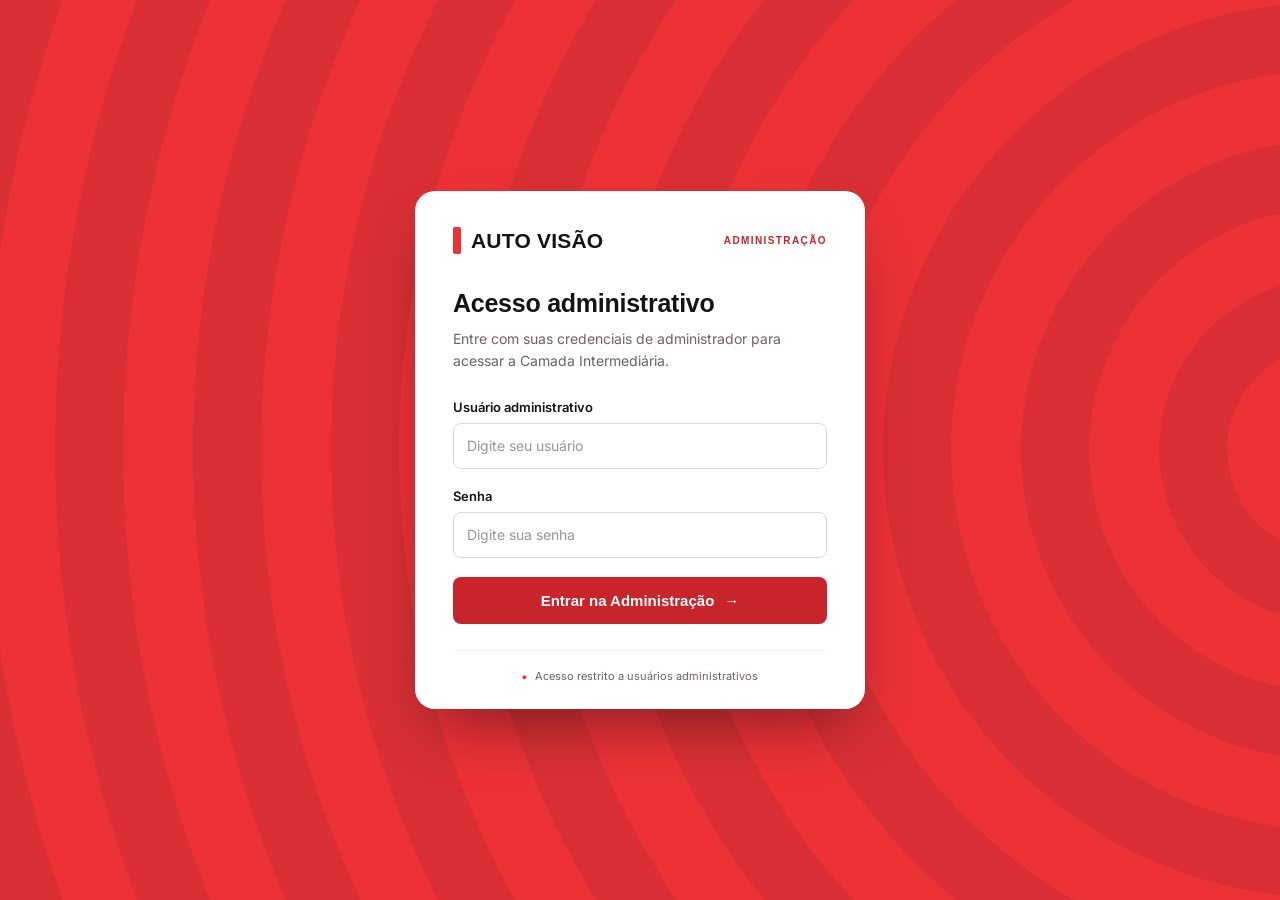
==== Camada_Intermediaria_v9346_Precos_ERP.html @ c5fff4ee "Aplica o Design System Auto Visão às telas Paleta do guia de Direção Visual v1.0 (vermelho #ED3237, " ====
<!doctype html><html lang="pt-BR"><head><meta charset="utf-8"><meta name="viewport" content="width=device-width,initial-scale=1"><title>Auto Visão — Administração</title><style>
*{box-sizing:border-box}body{margin:0;background:#F6F4F5;color:#1A1A1A;font-family:Segoe UI,Arial,sans-serif}.layout{display:flex;min-height:100vh}aside{width:245px;background:#151415;color:#F6F4F5;padding:25px 14px;flex-shrink:0}.brand{color:white;font-size:21px;font-weight:800;padding:0 12px 22px}.brand small{display:block;color:#F4B5B7;font-size:10px;letter-spacing:2px;margin-top:5px}.group{color:#DED8DC;font-size:10px;letter-spacing:1.4px;margin:20px 12px 8px}.nav{display:block;width:100%;border:0;background:transparent;color:inherit;text-align:left;padding:12px;border-radius:8px;cursor:pointer}.nav:hover,.nav.active{background:#C9232C;color:white}.right{flex:1;min-width:0}header{height:70px;background:white;border-bottom:1px solid #DED8DC;display:flex;align-items:center;justify-content:space-between;padding:0 30px}header small{color:#696267}main{padding:30px;max-width:1400px}.page{display:none}.page.active{display:block}h1{margin:0 0 10px;font-size:26px}p{color:#696267;line-height:1.5}article{background:white;border:1px solid #DED8DC;border-radius:12px;padding:22px;margin:16px 0}.stats{display:grid;grid-template-columns:repeat(4,1fr);gap:14px}.stats article{margin:5px 0}.stats small{color:#696267}.blocks{display:grid;grid-template-columns:repeat(2,minmax(0,1fr));gap:16px}.blocks article{margin:0}.field{display:flex;justify-content:space-between;gap:15px;align-items:center;padding:13px 0;border-bottom:1px solid #F6F4F5;font-size:13px}.field:last-child{border:0}.field small{display:block;color:#696267;margin-top:4px}.field input[type=number],select{padding:8px;width:135px;max-width:50%;border:1px solid #CFCBCD;border-radius:7px;background:white}.field input[type=checkbox]{width:19px;height:19px;accent-color:#C9232C}.btn{background:#FDEEEE;border:0;border-radius:7px;color:#A81D25;padding:9px 12px;cursor:pointer}input:not([type]){padding:10px;border:1px solid #CFCBCD;border-radius:8px}.notice{font-size:12px;color:#A81D25;background:#FDEEEE;padding:12px;border-radius:8px;margin:15px 0}@media(max-width:1050px){.stats,.blocks{grid-template-columns:repeat(2,1fr)}}@media(max-width:680px){.layout{display:block}aside{width:100%;padding:12px}.group{display:none}.nav{width:auto;display:inline-block;padding:9px}.brand{padding:5px}.stats,.blocks{grid-template-columns:1fr}main{padding:18px}header{padding:0 18px}}

/* Identidade visual Auto Visão: vermelho, branco e preto */
.brand{border-bottom:2px solid #C9232C;margin-bottom:10px}
.nav.active{box-shadow:inset 4px 0 0 #FFFFFF;font-weight:700}
.nav:hover{background:#A81D25}
h1,h3{color:#1A1A1A}
article{box-shadow:0 2px 9px rgba(0,0,0,.035)}
article h3{border-left:4px solid #C9232C;padding-left:10px}
header{border-top:4px solid #C9232C}
.field input:focus,.field select:focus{outline:2px solid #C9232C;outline-offset:1px}
.btn:hover{background:#C9232C;color:white}

/* Cadastro de usuários */
.user-grid{display:grid;grid-template-columns:1fr 1fr;gap:15px}.user-field{display:flex;flex-direction:column;gap:6px}.user-field label{font-weight:650;font-size:12px}.user-field input,.user-field select{width:100%;max-width:none;padding:11px;border:1px solid #CFCBCD;border-radius:8px;background:white;font:inherit}.user-field input:focus,.user-field select:focus{outline:2px solid #C9232C}.actions{display:flex;gap:10px;justify-content:flex-end;margin-top:20px;flex-wrap:wrap}.primary{background:#C9232C;color:white;border:0;padding:11px 16px;border-radius:8px;cursor:pointer;font-weight:700}.primary:hover{background:#A81D25}.secondary{background:white;border:1px solid #CFCBCD;color:#1A1A1A;padding:11px 16px;border-radius:8px;cursor:pointer}.tag{display:inline-block;background:#F6F4F5;border-radius:5px;padding:4px 8px;font-size:12px}.tag.on{background:#E7F4EC;color:#18743B}.tag.off{background:#FDEEEE;color:#A81D25}.user-table{width:100%;border-collapse:collapse;font-size:13px}.user-table th{text-align:left;background:#F6F4F5;padding:12px 10px}.user-table td{border-top:1px solid #F6F4F5;padding:12px 10px}.user-table button{border:0;background:#FDEEEE;color:#C9232C;padding:6px 10px;border-radius:6px;cursor:pointer}.hint{background:#FDEEEE;border-left:4px solid #C9232C;padding:12px 14px;font-size:13px;color:#3A3A3C;border-radius:6px}.feedback{font-size:13px;margin-top:12px;min-height:18px}.feedback.error{color:#A81D25}.feedback.ok{color:#18743B}.user-table-wrap{overflow-x:auto}@media(max-width:750px){.user-grid{grid-template-columns:1fr}}
.password-wrap{position:relative}.password-wrap input{padding-right:47px}.eye-button{position:absolute;right:5px;top:50%;transform:translateY(-50%);border:0;background:transparent;color:#696267;padding:8px;cursor:pointer;display:flex;align-items:center;justify-content:center;border-radius:6px}.eye-button:hover,.eye-button:focus-visible{background:#FDEEEE;color:#C9232C}.password-help{font-size:12px;color:#696267;grid-column:1/-1}
dialog#editDialog{border:0;border-radius:13px;padding:25px;width:min(740px,calc(100vw - 24px));max-height:90vh;overflow:auto;box-shadow:0 20px 65px #0004}dialog#editDialog::backdrop{background:#0009}.modal-head{display:flex;align-items:center;justify-content:space-between;gap:16px}.modal-head h2{margin:0}.modal-sub{color:#696267;font-size:13px}.password-preserved{background:#F6F4F5;border-radius:8px;padding:13px;margin:20px 0}.password-preserved p{font-size:13px;margin:8px 0 12px}.password-preserved label{display:flex;align-items:center;gap:8px;font-weight:650}.password-preserved input{width:auto}#editPasswordFields[hidden]{display:none}#editPasswordFields{margin-top:14px}
.rev-toolbar{display:flex;justify-content:space-between;gap:12px;align-items:center;flex-wrap:wrap}.rev-tabs{display:flex;flex-wrap:wrap;gap:5px;background:#F6F4F5;padding:5px;border-radius:9px}.rev-tabs button{border:0;background:transparent;padding:10px 13px;border-radius:7px;cursor:pointer;font-weight:650}.rev-tabs button.selected{background:#C9232C;color:white}.rev-search input{width:100%;max-width:520px;padding:11px;border:1px solid #CFCBCD;border-radius:8px;margin:15px 0}.rev-pending{background:#FFF6DE}.rev-badge{display:inline-block;padding:5px 9px;border-radius:7px;font-size:12px;font-weight:700}.rev-badge.pending{background:#FFF6DE;color:#151415}.rev-badge.approved{background:#E7F4EC;color:#18743B}.rev-badge.regular{background:#F6F4F5;color:#696267}.rev-detail-grid{display:grid;grid-template-columns:repeat(2,minmax(0,1fr));gap:12px}.rev-detail-grid>div{background:#F6F4F5;border-radius:8px;padding:12px;overflow-wrap:anywhere}.rev-detail-grid small{display:block;color:#696267;margin-bottom:5px}.rev-item{border-bottom:1px solid #DED8DC;padding:9px 0;overflow-wrap:anywhere}@media(max-width:680px){.rev-detail-grid{grid-template-columns:1fr}}
.v9317-review{margin-top:12px;border:1px solid #DED8DC;border-radius:10px;padding:16px;display:flex;flex-direction:column;gap:12px;background:#FFFFFF}
.v9317-review .rev-pay-grid{margin-top:2px}
.v9317-review-note{font-size:13px;color:#151415;font-weight:600;margin:0}
.v9319-finance{border:1px solid #DED8DC;border-radius:10px;padding:16px;margin:14px 0;background:#FFFFFF}
.v9319-finance h4{margin:0 0 12px;font-size:16px}
.v9319-finance-grid{display:grid;grid-template-columns:repeat(2,minmax(0,1fr));gap:10px;margin-bottom:12px}
.v9319-finance-grid>div{background:#F6F4F5;border-radius:8px;padding:12px}
.v9319-finance-grid small{display:block;color:#696267;margin-bottom:6px}
.v9319-finance-grid strong{font-size:18px}
.v9319-finance-alert{background:#FDEEEE;border-left:4px solid #A81D25;border-radius:6px;padding:12px;color:#A81D25;font-weight:600}
.v9319-finance-ok{background:#E7F4EC;border-left:4px solid #18743B;border-radius:6px;padding:12px;color:#18743B;font-weight:600}
.v9319-proof-ok{color:#18743B;font-weight:650;margin:0}
.v9319-proof-note{color:#151415;font-weight:600;margin:0}
@media(max-width:650px){.v9319-finance-grid{grid-template-columns:1fr}}
.v9327-history{white-space:normal!important;padding:16px!important;margin:12px 0!important}
.v9327-history-head{display:flex;justify-content:space-between;gap:12px;flex-wrap:wrap;margin-bottom:12px}
.v9327-history-head span{color:#696267}.v9327-history-table{width:100%;border-collapse:collapse}
.v9327-history-table th,.v9327-history-table td{padding:9px;text-align:left;border-bottom:1px solid #DED8DC;vertical-align:top;overflow-wrap:anywhere}
.v9327-history-table th:first-child{width:32%}.v9327-history-just{border-top:1px solid #DED8DC;margin-top:14px;padding-top:12px}
.v9327-history-just strong{font-size:12px;color:#696267}.v9327-history-just p{margin:7px 0}
.v9328-release{background:#9A9597!important;color:#FFFFFF!important;border:1px solid #9A9597!important;font-weight:700}
.rev-badge.v9328-purple{background:#F6F4F5;color:#9A9597;border-color:#F6F4F5}
.rev-badge.v9328-failure{background:#FDEEEE;color:#C9232C;border-color:#F4B5B7}
.rev-badge.v9328-synced{background:#F6F4F5;color:#9A9597;border-color:#F6F4F5}
.v9330-release-banner{display:flex;justify-content:flex-end;margin:0 0 12px}
.v9330-release-banner span{display:inline-flex;align-items:center;background:#9A9597;color:white;border-radius:8px;padding:10px 14px;font-weight:700}
.rev-alert.v9330-accepted{background:#F6F4F5;border-left-color:#9A9597;color:#3A3A3C}
.rev-reasons.v9330-accepted-reasons{background:#F6F4F5;color:#3A3A3C}
#revFeedback.v9330-success{color:#18743B;font-weight:600}
.rev-badge.v9331-ready{background:#F6F4F5;color:#3A3A3C;border:1px solid #9A9597}
.rev-badge.v9331-done{background:#E7F4EC;color:#18743B;border:1px solid #A9D3B8}
.rev-badge.v9331-wait{background:#FDEEEE;color:#C9232C;border:1px solid #F4B5B7}
.v9334-actions{display:flex;align-items:center;justify-content:flex-end;gap:5px;flex-wrap:nowrap;white-space:nowrap}
.v9334-actions .btn{white-space:nowrap;padding:6px 9px;font-size:12px}
.v9334-release{background:#9A9597!important;border:1px solid #9A9597!important;color:white!important;font-weight:700}
.v9334-release:disabled{opacity:.6;cursor:wait}
</style><style>
.rev-alert{background:#FFF6DE;border-left:4px solid #151415;border-radius:8px;padding:16px;margin:16px 0}.rev-alert ul{margin:8px 0 0;padding-left:20px}.rev-ok{background:#E7F4EC;border-left:4px solid #18743B;padding:16px;border-radius:8px;margin:16px 0}.rev-doc-grid{display:grid;grid-template-columns:repeat(auto-fit,minmax(210px,1fr));gap:12px}.rev-pay-card{border:1px solid #DED8DC;border-radius:10px;padding:16px;margin:12px 0;background:#FFFFFF;display:flex;flex-direction:column;gap:12px}.rev-pay-top{display:flex;align-items:center;justify-content:space-between;flex-wrap:wrap;gap:8px}.rev-pay-grid{display:grid;grid-template-columns:repeat(2,minmax(0,1fr));gap:10px}.rev-pay-grid>div{background:#F6F4F5;padding:12px;border-radius:8px;overflow-wrap:anywhere}.rev-pay-grid small{display:block;color:#696267;margin-bottom:5px}.rev-attachment{display:flex;flex-direction:column;align-items:flex-start;gap:9px}.rev-file{display:inline-block;background:#C9232C;color:white!important;padding:9px 13px;border-radius:7px;text-decoration:none;font-weight:700}.rev-proof{max-width:360px;max-height:280px;width:100%;object-fit:contain;border:1px solid #DED8DC;border-radius:8px}.rev-muted{color:#696267;font-size:13px}.rev-reasons{color:#151415;background:#FFF6DE;padding:12px 12px 12px 32px;border-radius:7px}@media(max-width:680px){.rev-pay-grid{grid-template-columns:1fr}}

.v92-edit{margin-top:18px;border:1px solid #DED8DC;padding:20px;border-radius:12px;background:#FFFFFF}.v92-edit h3{margin-top:20px}.v92-grid{display:grid;grid-template-columns:repeat(2,minmax(0,1fr));gap:12px}.v92-grid label{display:flex;flex-direction:column;gap:5px;font-size:13px;color:#3A3A3C}.v92-grid input,.v92-edit textarea,.v92-edit select,.v92-edit input{padding:9px;border:1px solid #CFCBCD;border-radius:7px;width:100%}.v92-line{display:grid;grid-template-columns:2fr 1fr auto;gap:8px;align-items:end;margin:8px 0}.v92-line button{padding:10px}.v92-actions{display:flex;gap:10px;margin-top:16px;flex-wrap:wrap}.v92-actions button{padding:11px 16px;cursor:pointer}.v92-summary{background:#FFF6DE;padding:12px;border-left:4px solid #151415;margin:12px 0}.v92-muted{color:#696267;font-size:12px}.v92-doc{border:1px solid #DED8DC;border-radius:8px;padding:10px;margin:6px 0}.v92-hist{white-space:pre-wrap;background:#F6F4F5;border-radius:8px;padding:10px;margin:8px 0}@media(max-width:700px){.v92-grid,.v92-line{grid-template-columns:1fr}}
</style><style>
/* v9.3.1 — Tela de acesso isolada das regras globais da Administração v8 */
.admin-login-gate{position:fixed;inset:0;z-index:9999;display:flex;align-items:center;justify-content:center;min-height:100vh;padding:24px;background:#F6F4F5;font-family:Segoe UI,Arial,sans-serif;overflow-y:auto}
.admin-login-card{display:block;width:100%;max-width:450px;background:#FFFFFF;border:1px solid #DED8DC;border-top:5px solid #C9232C;border-radius:14px;box-shadow:0 16px 48px rgba(0,0,0,.10);padding:36px 38px 26px;color:#1A1A1A}
.admin-login-brand{display:flex;align-items:center;gap:10px;font-weight:850;font-size:21px;letter-spacing:.2px;color:#151415;margin-bottom:34px}
.admin-login-brand-mark{display:inline-block;width:8px;height:27px;background:#C9232C;border-radius:2px}
.admin-login-brand small{font-size:10px;letter-spacing:1.6px;font-weight:750;color:#A81D25;margin-left:auto}
.admin-login-card h1{font-size:25px;line-height:1.2;margin:0 0 10px;color:#151415}
.admin-login-description{font-size:14px;line-height:1.55;color:#696267;margin:0 0 27px}
.admin-login-field{display:flex;flex-direction:column;align-items:stretch;gap:8px;margin-bottom:19px;width:100%}
.admin-login-field label{display:block;font-size:13px;font-weight:650;color:#3A3A3C}
.admin-login-field input,.admin-login-field input:not([type]){display:block;width:100%;max-width:none;min-width:0;height:46px;padding:11px 13px;background:#FFFFFF;border:1px solid #DED8DC;border-radius:8px;color:#1A1A1A;font:inherit;font-size:14px;box-sizing:border-box}
.admin-login-field input:focus{outline:2px solid rgba(237,50,55,.2);outline-offset:1px;border-color:#C9232C}
.admin-login-error{font-size:13px;color:#A81D25;min-height:0;margin:0 0 10px;line-height:1.4}
.admin-login-error:empty{display:none}
.admin-login-submit{display:flex;align-items:center;justify-content:center;gap:10px;width:100%;height:47px;background:#C9232C;border:0;border-radius:8px;color:#FFFFFF;font:inherit;font-size:14px;font-weight:750;cursor:pointer;transition:background .15s}
.admin-login-submit:hover{background:#A81D25}
.admin-login-submit:focus-visible{outline:3px solid #F4B5B7;outline-offset:2px}
.admin-login-foot{border-top:1px solid #F6F4F5;margin-top:26px;padding-top:18px;text-align:center;font-size:11px;color:#696267}
.admin-login-foot span{color:#C9232C;font-size:9px;margin-right:5px}
@media(max-width:500px){.admin-login-gate{padding:15px}.admin-login-card{padding:28px 23px 23px}.admin-login-brand{font-size:19px;gap:7px}.admin-login-brand small{font-size:9px;letter-spacing:1px}.admin-login-card h1{font-size:23px}}
</style><style id="v934-cards">.v934-doc-card{border:1px solid #DED8DC;border-radius:13px;padding:18px;margin:12px 0;background:#FFFFFF}.v934-doc-card>strong{display:block;font-size:16px;margin-bottom:12px}.v934-doc-actions{display:grid;grid-template-columns:1fr 1fr;gap:10px;margin-bottom:10px}.v92-edit .v934-doc-actions button{padding:12px 10px;border-radius:8px;font-weight:700;cursor:pointer;min-height:43px}.v934-doc-actions .primary{background:#C9232C;color:white;border:1px solid #C9232C}.v934-doc-actions .secondary{background:white;color:#1A1A1A;border:1px solid #CFCBCD}.v934-doc-actions button:disabled{opacity:.5;cursor:not-allowed}.v92-edit input.v934-hidden-file{display:none}.v934-check{display:flex;align-items:center;gap:8px;margin-top:12px;font-size:13px}.v92-edit .v934-check input{width:auto;min-width:17px;height:17px}#adminUserPanel93{margin:12px 0!important}@media(max-width:600px){.v934-doc-actions{grid-template-columns:1fr}}</style><style id="v935-fixes">
.v935-file-row{display:flex;align-items:center;gap:10px;flex-wrap:wrap;margin-top:6px}
.v935-file-clear{border:1px solid #F4B5B7!important;background:#FDEEEE!important;color:#A81D25!important;border-radius:7px!important;min-height:28px!important;width:30px!important;font-size:20px!important;line-height:1!important;padding:0!important;cursor:pointer}
.v935-file-clear[hidden]{display:none!important}
.v935-admin-panel{display:grid;gap:18px;margin:0!important;padding:0!important;border:0!important;background:transparent!important}
.v935-admin-panel article{border:1px solid #DED8DC;border-radius:13px;background:#FFFFFF;padding:24px}
.v935-admin-panel .user-grid{display:grid;grid-template-columns:1fr 1fr;gap:14px 18px}
.v935-admin-panel .user-field label{display:block;margin:0 0 7px;font-size:13px;font-weight:700}
.v935-admin-panel .user-field input,.v935-admin-panel .user-field select,.v935-admin-panel #adminSearch{width:100%;box-sizing:border-box;min-height:50px;border:1px solid #CFCBCD;border-radius:9px;padding:12px;font-size:15px;background:white}
.v935-form-actions{display:flex;justify-content:flex-end;gap:12px;margin-top:20px}
.v935-form-actions button{border:1px solid #CFCBCD;background:white;border-radius:9px;padding:13px 18px;cursor:pointer}
.v935-form-actions .v935-save{background:#C9232C;color:#FFFFFF;border-color:#C9232C;font-weight:700}
.v935-admin-table{width:100%;border-collapse:collapse;margin-top:16px;text-align:left}
.v935-admin-table th{background:#F6F4F5;padding:16px 12px;font-size:13px}
.v935-admin-table td{border-bottom:1px solid #F6F4F5;padding:14px 12px;font-size:14px}
.v935-status-active{background:#E7F4EC;color:#18743B;border-radius:5px;padding:6px 9px}
.v935-status-blocked{background:#FDEEEE;color:#C9232C;border-radius:5px;padding:6px 9px}
.v935-edit{background:#FDEEEE;color:#A81D25;border:0;border-radius:7px;padding:9px 14px;cursor:pointer}
@media(max-width:680px){.v935-admin-panel .user-grid{grid-template-columns:1fr}.v935-admin-table{display:block;overflow-x:auto}}
</style><style id="v937-admin-dialog">
dialog.v937-dialog{border:0;border-radius:13px;padding:25px;width:min(740px,calc(100vw - 24px));max-height:90vh;overflow:auto;box-shadow:0 20px 65px #0004}
dialog.v937-dialog::backdrop{background:#0009}
.v937-dialog .user-grid{display:grid;grid-template-columns:1fr 1fr;gap:15px}
.v937-dialog .user-field label{display:block;font-size:13px;font-weight:700;margin:0 0 7px}
.v937-dialog .user-field input,.v937-dialog .user-field select{width:100%;min-height:48px;border:1px solid #CFCBCD;border-radius:9px;padding:10px;box-sizing:border-box}
.v937-dialog .password-preserved{background:#F6F4F5;border-radius:8px;padding:13px;margin:20px 0}
.v937-dialog .password-preserved label{display:flex;align-items:center;gap:8px}
.v937-dialog .password-preserved input{width:auto}
.v937-dialog #adminEditPasswordFields[hidden]{display:none}
.v937-dialog .actions{display:flex;justify-content:flex-end;gap:10px;margin-top:20px}
.v937-dialog .actions button{padding:12px 16px;border-radius:8px;cursor:pointer}
.v937-dialog .actions .primary{background:#C9232C;color:#FFFFFF;border:1px solid #C9232C}
.v937-dialog .actions .secondary{background:#FFFFFF;border:1px solid #CFCBCD}
.v937-dialog #adminEditFeedback{color:#A81D25;margin-top:10px}
@media(max-width:600px){.v937-dialog .user-grid{grid-template-columns:1fr}}
</style><style>
/* v9.3.18: edição isolada e diferenciação visual dos totais */
dialog#v9318OsDialog{border:0;border-radius:14px;padding:0;width:min(1300px,calc(100vw - 32px));max-width:none;max-height:94vh;overflow:hidden;box-shadow:0 24px 75px #0006;background:#FFFFFF}
dialog#v9318OsDialog::backdrop{background:rgba(12,16,22,.72)}
.v9318-modal-shell{display:flex;flex-direction:column;max-height:94vh;min-height:0}
.v9318-modal-head{display:flex;align-items:center;justify-content:space-between;gap:15px;padding:17px 24px;border-bottom:1px solid #DED8DC;flex:none;background:white}
.v9318-modal-head h2{font-size:21px;margin:0}
.v9318-modal-body{padding:4px 24px 24px;overflow-y:auto;overscroll-behavior:contain;min-height:0}
#v9318OsDialog .v92-edit{border:0;margin:0;padding:0;box-shadow:none}
#v9318OsDialog .v92-actions{position:sticky;bottom:0;background:#FFFFFF;padding:14px 0;border-top:1px solid #DED8DC;z-index:2}
.v92-summary{background:#F6F4F5!important;border-left:4px solid #3A3A3C!important;color:#3A3A3C}
.v9318-diff{color:#A81D25!important;font-weight:800}
@media(max-width:680px){.v9318-modal-head{padding:12px 16px}.v9318-modal-body{padding:4px 14px 16px}dialog#v9318OsDialog{width:calc(100vw - 12px);max-height:97vh}.v9318-modal-shell{max-height:97vh}}
</style><link rel="stylesheet" href="parametros_layout_v2.css"><link rel="stylesheet" href="administracao_padrao.css"><script src="precos_compartilhados.js"></script></head><body><div id="adminGate" class="admin-login-gate">
  <section class="admin-login-card" aria-labelledby="adminLoginTitle">
    <div class="admin-login-brand"><span class="admin-login-brand-mark"></span><span>AUTO VISÃO</span><small>ADMINISTRAÇÃO</small></div>
    <h1 id="adminLoginTitle">Acesso administrativo</h1>
    <p class="admin-login-description">Entre com suas credenciais de administrador para acessar a Camada Intermediária.</p>
    <form id="adminLoginForm" onsubmit="event.preventDefault();adminEnter()">
      <div class="admin-login-field"><label for="admLogin">Usuário administrativo</label><input id="admLogin" name="username" type="text" autocomplete="username" placeholder="Digite seu usuário" required spellcheck="false"></div>
      <div class="admin-login-field"><label for="admSenha">Senha</label><input id="admSenha" name="password" type="password" autocomplete="current-password" placeholder="Digite sua senha" required></div>
      <p id="admLoginError" class="admin-login-error" role="alert" aria-live="polite"></p>
      <button type="submit" class="admin-login-submit">Entrar na Administração <span aria-hidden="true">→</span></button>
    </form>
    <div class="admin-login-foot"><span aria-hidden="true">●</span> Acesso restrito a usuários administrativos</div>
  </section>
</div><div class="layout"><aside><div class="brand">AUTO VISÃO<small>CAMADA INTERMEDIÁRIA</small></div><div class="group">VISÃO GERAL</div><button class="nav" onclick="go(this)" data-page="Painel">Painel</button><div class="group">PARAMETRIZAÇÕES</div><button class="nav" onclick="go(this)" data-page="Parametrizações">Parametrizações</button><div class="group">CONFERÊNCIA / INTEGRAÇÃO</div><button class="nav" onclick="go(this)" data-page="Ordens de serviço">Ordens de serviço</button><button class="nav" onclick="go(this)" data-page="Revisão administrativa">Revisão administrativa</button><button class="nav" onclick="go(this)" data-page="Integração ERP">Integração ERP</button><button class="nav" onclick="go(this)" data-page="Histórico">Histórico</button><div class="group">CADASTRO</div><button class="nav" onclick="go(this)" data-page="Vistoriadores por Unidade">Vistoriadores por Unidade</button><button class="nav" onclick="go(this)" data-page="Administradores">Administradores</button></aside><div class="right"><header><b id="heading">Painel</b><small>v9.3.46 · Revisão administrativa (edição auditada)</small></header><main><section class="page" data-name="Painel"><h1>Painel administrativo</h1><p>Visão geral da Camada Intermediária.</p><div class="stats"><article><small>OS recebidas</small><h1>—</h1><small>Aguardando SQLite</small></article><article><small>Revisão administrativa</small><h1>—</h1></article><article><small>Liberadas para ERP</small><h1>—</h1></article><article><small>Falhas de integração</small><h1>—</h1></article></div><article><h3>Fluxo aprovado</h3><p>Pré-Laudo → Recebimento → Revisão ou Liberação → Integração ERP</p><p>Bloquear envio: a OS permanece no celular. Revisão: retida até aprovação. Liberar: disponível para integração.</p></article></section><section class="page" data-name="Parametrizações"><h1>Parametrizações</h1><p class="param-intro">Defina as exigências e os tratamentos aplicados às novas ordens de serviço.</p><form id="parameterForm"><div class="param-toolbar"><div class="param-toolbar-copy"><strong>Configurações do sistema</strong><div id="parameterStatus" role="status" aria-live="polite">Selecione Parametrizações para carregar.</div></div><div class="param-toolbar-actions"><button class="param-reload" type="button" onclick="loadParameters()">Recarregar</button><button class="param-save" id="saveParameters" type="submit">Salvar parametrizações</button></div></div><div id="parameterFields"></div></form></section><section class="page" data-name="Ordens de serviço"><h1>Ordens de serviço</h1><p>Consulta e filtros das OS recebidas.</p><article><input placeholder="Buscar por OS, cliente ou placa" disabled><p>Nenhum registro carregado. Conexão com SQLite pendente.</p></article></section><section class="page" data-name="Revisão administrativa"><h1>Revisão administrativa</h1><p>Consulta das OS recebidas no SQLite. Registros com divergência são destacados. Edição com justificativa e histórico de alterações.</p><article><div class="rev-toolbar"><div class="rev-tabs" role="group" aria-label="Filtrar por situação"><button type="button" class="selected" data-rev-filter="todas" onclick="setRevFilter('todas')">Todas <span id="revCountAll"></span></button><button type="button" data-rev-filter="pendentes" onclick="setRevFilter('pendentes')">Pendentes <span id="revCountPending"></span></button><button type="button" data-rev-filter="aguardando_liberacao" onclick="setRevFilter('aguardando_liberacao')">Aguardando liberação <span id="revCountReady"></span></button><button type="button" data-rev-filter="aprovadas" onclick="setRevFilter('aprovadas')">Aprovadas <span id="revCountApproved"></span></button></div><button type="button" class="secondary" onclick="loadReview()">Atualizar</button></div><div class="rev-search"><input id="revSearch" placeholder="Buscar OS, cliente, placa, unidade ou vistoriador" oninput="renderReview()" aria-label="Pesquisar OS"></div><div id="revFeedback" class="feedback" role="status">Carregando OS...</div><div class="user-table-wrap"><table class="user-table"><thead><tr><th>OS</th><th>Recebimento</th><th>Cliente / placa</th><th>Unidade / vistoriador</th><th>Valor</th><th>Situação</th><th>Análise administrativa</th><th></th></tr></thead><tbody id="revRows"></tbody></table></div></article><article id="revDetail" hidden><h3>Detalhamento da OS</h3><div id="revDetailContent"></div></article><p><small>OS sem pendências são liberadas automaticamente. OS com pendências seguem o fluxo de justificativas e liberação administrativa.</small></p></section><section class="page" data-name="Administradores"><h1>Administradores</h1><div id="adminUsersMount"></div></section><section class="page" data-name="Integração ERP"><h1>Integração ERP</h1><p>Fila de OS liberadas, tentativas e retornos.</p><article><h3>Integração</h3><p>Sincronização de cadastros, envio manual/automático e reenvio conforme parâmetros.</p><p>Proteção contra duplicidade será regra fixa.</p></article></section><section class="page" data-name="Histórico"><h1>Histórico e rastreabilidade</h1><article>Auditoria de aprovações, correções e integrações — a implementar.</article></section><section class="page" data-name="Vistoriadores por Unidade"><h1>Vistoriadores por Unidade</h1><p>Vistoriadores ativos importados do ERP. Cada acesso pertence a uma unidade de trabalho, definida aqui pela administração.</p>
<div class="hint"><b>Regra de negócio 1:1:</b> cada usuário de vistoriador pertence a uma única unidade. No celular, a unidade será identificada pelo login e não poderá ser escolhida ou alterada. Os vistoriadores vêm da importação do ERP; o vínculo com a unidade é administrado nesta tela.</div>
<article><h3>Criar usuário</h3><form id="userForm" onsubmit="saveUserDB(event)"><div class="user-grid">
<div class="user-field"><label for="vistor">Vistoriador (base ERP do Pré-Laudo) *</label><select id="vistor" required onchange="suggestLogin()"><option value="">Carregando vistoriadores...</option></select></div>
<div class="user-field"><label for="unit">Unidade (base ERP do Pré-Laudo) *</label><select id="unit" required><option value="">Carregando unidades...</option></select></div>
<div class="user-field"><label for="username">Usuário de acesso *</label><input id="username" autocomplete="off" required maxlength="60" placeholder="Ex.: joao.silva"></div>

<div class="user-field"><label for="access">Situação do acesso</label><select id="access"><option value="ativo">Ativo</option><option value="bloqueado">Bloqueado</option></select></div>
<div class="user-field"><label for="password">Senha <span id="passwordRequired">*</span></label><div class="password-wrap"><input id="password" type="password" autocomplete="new-password" minlength="8" required placeholder="Mínimo de 8 caracteres"><button class="eye-button" type="button" tabindex="-1" onclick="togglePassword('password',this)" aria-label="Mostrar senha" title="Mostrar senha"><svg viewBox="0 0 24 24" width="19" height="19" fill="none" stroke="currentColor" stroke-width="1.8" stroke-linecap="round" stroke-linejoin="round" aria-hidden="true"><path d="M2 12s3.5-7 10-7 10 7 10 7-3.5 7-10 7S2 12 2 12Z"/><circle cx="12" cy="12" r="3"/></svg></button></div></div>
<div class="user-field"><label for="confirmPassword">Confirmar senha <span id="confirmRequired">*</span></label><div class="password-wrap"><input id="confirmPassword" type="password" autocomplete="new-password" minlength="8" required placeholder="Repita a senha"><button class="eye-button" type="button" tabindex="-1" onclick="togglePassword('confirmPassword',this)" aria-label="Mostrar confirmação de senha" title="Mostrar confirmação de senha"><svg viewBox="0 0 24 24" width="19" height="19" fill="none" stroke="currentColor" stroke-width="1.8" stroke-linecap="round" stroke-linejoin="round" aria-hidden="true"><path d="M2 12s3.5-7 10-7 10 7 10 7-3.5 7-10 7S2 12 2 12Z"/><circle cx="12" cy="12" r="3"/></svg></button></div></div>
<div class="user-field password-help">Senha obrigatória no cadastro. Armazenamento seguro por hash no SQLite.</div>
</div><div class="actions"><button type="button" class="secondary" onclick="resetUserForm()">Limpar</button><button type="submit" class="primary" id="saveUserButton">Salvar usuário</button></div><div id="userFeedback" class="feedback" role="status"></div></form></article>
<article><h3>Usuários cadastrados no banco</h3><div class="user-field" style="margin-bottom:14px"><label for="searchUser">Pesquisar</label><input id="searchUser" placeholder="Buscar por usuário, vistoriador ou unidade" oninput="renderUsers()"></div><div class="user-table-wrap"><table class="user-table"><thead><tr><th>Usuário</th><th>Vistoriador</th><th>Unidade vinculada</th><th>Situação</th><th>Ações</th></tr></thead><tbody id="userRows"><tr><td colspan="5">Nenhum usuário cadastrado.</td></tr></tbody></table></div></article>
<article><h3>Atualização do cadastro</h3><p>A lista é atualizada diariamente às 03:30. Para atualizar antes, use Integração ERP. Cadastros com Complemento INATIVO ficam fora da seleção. A importação mantém as senhas e as unidades já vinculadas aos usuários.</p></article>
</section></main></div></div><dialog id="editDialog" aria-labelledby="editTitle" oncancel="editUserId=null"><div class="modal-head"><h2 id="editTitle">Editar usuário</h2><button type="button" class="secondary" onclick="closeEdit()" aria-label="Fechar janela">✕</button></div>
<p class="modal-sub">Alterações feitas aqui não interferem no formulário de novo usuário.</p>
<form id="editForm" onsubmit="saveEdit(event)"><div class="user-grid">
<div class="user-field"><label for="editVistor">Vistoriador *</label><select id="editVistor" required></select></div>
<div class="user-field"><label for="editUnit">Unidade *</label><select id="editUnit" required></select></div>
<div class="user-field"><label for="editUsername">Usuário de acesso *</label><input id="editUsername" required maxlength="60" autocomplete="off"></div>
<div class="user-field"><label for="editAccess">Situação</label><select id="editAccess"><option value="ativo">Ativo</option><option value="bloqueado">Bloqueado</option></select></div>
</div><div class="password-preserved"><b>Senha atual preservada</b><p>Por segurança, a senha não pode ser exibida nem recuperada do banco. Se não marcar a opção abaixo, a senha existente permanecerá exatamente como está.</p><label><input id="editPasswordEnabled" type="checkbox" onchange="toggleEditPassword()"> Definir nova senha</label></div>
<div id="editPasswordFields" hidden><div class="user-grid">
<div class="user-field"><label for="editPassword">Nova senha *</label><div class="password-wrap"><input id="editPassword" type="password" autocomplete="new-password" minlength="8" placeholder="Mínimo de 8 caracteres"><button tabindex="-1" type="button" class="eye-button" onclick="togglePassword('editPassword',this)" aria-label="Mostrar nova senha" title="Mostrar nova senha">◉</button></div></div>
<div class="user-field"><label for="editConfirmPassword">Confirmar nova senha *</label><div class="password-wrap"><input id="editConfirmPassword" type="password" autocomplete="new-password" minlength="8" placeholder="Repita a nova senha"><button tabindex="-1" type="button" class="eye-button" onclick="togglePassword('editConfirmPassword',this)" aria-label="Mostrar confirmação" title="Mostrar confirmação">◉</button></div></div>
</div></div><div id="editFeedback" class="feedback" role="status"></div><div class="actions"><button type="button" class="secondary" onclick="closeEdit()">Cancelar</button><button type="submit" class="primary">Salvar alterações</button></div></form></dialog><script>function go(b){let n=b.dataset.page;document.querySelectorAll('.page').forEach(e=>e.classList.toggle('active',e.dataset.name===n));document.querySelectorAll('.nav').forEach(e=>e.classList.toggle('active',e===b));document.getElementById('heading').textContent=n;if(n==='Revisão administrativa')loadReview();if(n==='Administradores'){const panel=document.getElementById('adminUserPanel93'),mount=document.getElementById('adminUsersMount');if(panel&&mount)mount.appendChild(panel);if(typeof adminIdentity!=='undefined'&&adminIdentity)adminUsersRefresh()}window.scrollTo(0,0)}go(document.querySelector('.nav'));
let users=[];let editUserId=null;let vistoriadores=[];let unidades=[];
const API=location.protocol==='file:'?'http://127.0.0.1:8765':location.origin;
let adminToken='';let adminIdentity=null;let adminCatalog=null;
const nativeFetch=window.fetch.bind(window);
window.fetch=(url,options={})=>{let path=String(url);if(path.startsWith(API+'/api/admin/')||path.startsWith('/api/admin/')||path.startsWith(API+'/api/usuarios')||path.startsWith('/api/usuarios')){options={...options,headers:{...(options.headers||{}),Authorization:'Bearer '+adminToken}};}return nativeFetch(url,options)};
function userLabel(id){return document.querySelector('#vistor option[value="'+id+'"]')?.textContent||id}
function unitLabel(id){return document.querySelector('#unit option[value="'+id+'"]')?.textContent||id}
function togglePassword(id,button){const input=document.getElementById(id);const show=input.type==='password';input.type=show?'text':'password';button.setAttribute('aria-label',show?'Ocultar senha':'Mostrar senha');button.title=show?'Ocultar senha':'Mostrar senha';button.style.color=show?'#C9232C':''}
function suggestLogin(){const v=document.getElementById('vistor').value;const nome=vistoriadores.find(x=>x.id===v)?.nome||'';if(nome)document.getElementById('username').value=nome.normalize('NFD').replace(/[\u0300-\u036f]/g,'').toLowerCase().trim().replace(/[^a-z0-9]+/g,'.').replace(/^\.|\.$/g,'').slice(0,60)}
function resetUserForm(){document.getElementById('userForm').reset();for(const id of ['password','confirmPassword'])document.getElementById(id).type='password';showFeedback('',false)}
function showFeedback(message,error){const el=document.getElementById('userFeedback');el.textContent=message;el.className='feedback '+(error?'error':'ok')}
function editFeedback(message,error){const el=document.getElementById('editFeedback');el.textContent=message;el.className='feedback '+(error?'error':'ok')}
async function fetchJSON(path,options){const r=await fetch(API+path,options);let data=await r.json();if(!r.ok||!data.ok)throw Error(data.erro||'Erro de comunicação');return data}
async function loadCatalogos(){
 try{
  const data=await fetchJSON('/api/catalogos');
  const ordemPorNome=new Intl.Collator('pt-BR',{sensitivity:'base'});
  vistoriadores=[...data.vistoriadores].sort((a,b)=>ordemPorNome.compare(a.nome,b.nome));
  unidades=data.unidades;
  for(const prefix of ['', 'edit']){
   for(const [name,arr,placeholder] of [['vistor',vistoriadores,'Selecione o vistoriador'],['unit',unidades,'Selecione a unidade']]){
    const select=document.getElementById(prefix?prefix+name[0].toUpperCase()+name.slice(1):name);select.replaceChildren();select.add(new Option(placeholder,''));
    arr.filter(x=>prefix||x.ativo_erp!==false).forEach(x=>select.add(new Option(x.nome+(x.erp_id?' — '+x.erp_id:'')+(x.ativo_erp===false?' — INATIVO ERP':''),x.id)));
   }
  }
 }catch(e){showFeedback('Erro ao carregar base ERP: '+e.message,true)}
}
async function loadUsers(){try{users=(await fetchJSON('/api/usuarios')).usuarios;renderUsers()}catch(e){showFeedback('Não foi possível conectar ao servidor: '+e.message,true)}}
function makeRecord(prefix){const v=document.getElementById(prefix?prefix+'Vistor':'vistor'),u=document.getElementById(prefix?prefix+'Unit':'unit');return {login:document.getElementById(prefix?prefix+'Username':'username').value.trim().toLowerCase(),vistoriador_id:v.value,vistoriador_nome:vistoriadores.find(x=>x.id===v.value)?.nome||'',unidade_id:u.value,unidade_nome:unidades.find(x=>x.id===u.value)?.nome||'',ativo:document.getElementById(prefix?prefix+'Access':'access').value==='ativo'}}
async function saveUserDB(ev){
 ev.preventDefault();const pass=document.getElementById('password').value,confirm=document.getElementById('confirmPassword').value;
 if(pass!==confirm){showFeedback('As senhas não coincidem.',true);return}
 if(pass.length<8){showFeedback('A senha deve ter pelo menos 8 caracteres.',true);return}
 const record={...makeRecord(''),senha:pass};
 try{await fetchJSON('/api/usuarios',{method:'POST',headers:{'Content-Type':'application/json'},body:JSON.stringify(record)});resetUserForm();await loadUsers();showFeedback('Novo usuário cadastrado no SQLite.',false)}catch(e){showFeedback(e.message,true)}
}
function renderUsers(){const q=document.getElementById('searchUser').value.toLowerCase();const tbody=document.getElementById('userRows');tbody.replaceChildren();let count=0;users.forEach(u=>{if(!(u.login+' '+u.vistoriador_nome+' '+u.unidade_nome).toLowerCase().includes(q))return;count++;const tr=document.createElement('tr');[u.login,u.vistoriador_nome,u.unidade_nome].forEach(t=>{const td=document.createElement('td');td.textContent=t;tr.appendChild(td)});const status=document.createElement('td');const span=document.createElement('span');span.className='tag '+(u.ativo&&u.ativo_erp!==false?'on':'off');span.textContent=u.ativo_erp===false?'Inativo no ERP':u.ativo?'Ativo':'Bloqueado';status.appendChild(span);tr.appendChild(status);const actions=document.createElement('td');const edit=document.createElement('button');edit.type='button';edit.textContent='Editar';edit.onclick=()=>openEdit(u.id);actions.appendChild(edit);tr.appendChild(actions);tbody.appendChild(tr)});if(!count){const tr=document.createElement('tr');const td=document.createElement('td');td.colSpan=5;td.textContent='Nenhum usuário encontrado.';tr.appendChild(td);tbody.appendChild(tr)}}
function openEdit(id){const u=users.find(x=>x.id===id);if(!u)return;editUserId=id;
 for(const [key,value] of Object.entries({editVistor:u.vistoriador_id,editUnit:u.unidade_id,editUsername:u.login,editAccess:u.ativo?'ativo':'bloqueado'}))document.getElementById(key).value=value;
 document.getElementById('editPassword').value='';document.getElementById('editConfirmPassword').value='';
 document.getElementById('editPassword').type='password';document.getElementById('editConfirmPassword').type='password';
 document.getElementById('editPasswordEnabled').checked=false;toggleEditPassword();editFeedback('',false);
 document.getElementById('editDialog').showModal();document.getElementById('editUsername').focus();
}
function closeEdit(){document.getElementById('editDialog').close();editUserId=null;document.getElementById('editForm').reset()}
function toggleEditPassword(){const enabled=document.getElementById('editPasswordEnabled').checked;document.getElementById('editPasswordFields').hidden=!enabled;for(const id of ['editPassword','editConfirmPassword']){const el=document.getElementById(id);el.required=enabled;if(!enabled)el.value=''}}
async function saveEdit(ev){ev.preventDefault();if(editUserId===null)return;const record={...makeRecord('edit'),id:editUserId};
 if(document.getElementById('editPasswordEnabled').checked){const pass=document.getElementById('editPassword').value,confirm=document.getElementById('editConfirmPassword').value;
 if(!pass||pass.length<8){editFeedback('A nova senha deve ter pelo menos 8 caracteres.',true);return}
 if(pass!==confirm){editFeedback('As senhas não coincidem.',true);return}
 record.senha=pass;
 }
 try{await fetchJSON('/api/usuarios',{method:'POST',headers:{'Content-Type':'application/json'},body:JSON.stringify(record)});closeEdit();await loadUsers();showFeedback('Usuário atualizado. A senha existente foi preservada, salvo se você solicitou sua troca.',false)}catch(e){editFeedback(e.message,true)}
}
loadCatalogos();

// Módulo v9: consulta somente leitura, sem alterações no SQLite.
let revData=[],revFilter='todas';
function revStatus(os){const status=String(os.status_conferencia||'').toUpperCase();if(['LIBERADA_ADMINISTRACAO','LIBERADA_AUTOMATICAMENTE','SINCRONIZADA_ERP','FALHA_SINCRONIZACAO','APROVADA','APROVADO','LIBERADA','LIBERADO'].includes(status))return 'aprovadas';if(['PENDENTE','REVISAO','REVISÃO','REVISAR','NEEDS_REVIEW','REVISÃO ADMINISTRATIVA'].includes(status))return 'pendentes';let p=[];try{p=JSON.parse(os.payload_json||'{}').pagamentos||[]}catch(e){};if(p.some(x=>x.comprovante_leitura?.validacao?.needsReview||x.needs_review))return 'pendentes';return 'regular'}
function setRevFilter(v){revFilter=v;document.querySelectorAll('[data-rev-filter]').forEach(b=>b.classList.toggle('selected',b.dataset.revFilter===v));renderReview()}
async function loadReview(){const feedback=document.getElementById('revFeedback');feedback.classList.remove('v9330-success');feedback.textContent='Consultando OS...';try{const r=await fetchJSON('/api/admin/os');revData=r.registros||[];feedback.textContent='';renderReview()}catch(e){feedback.textContent='Erro ao consultar OS: '+e.message;revData=[];renderReview()}}
function revMoney(v){return (Number(v||0)/100).toLocaleString('pt-BR',{style:'currency',currency:'BRL'})}
function revDate(v){if(!v)return '—';let d=new Date(v);return Number.isNaN(d.getTime())?String(v):d.toLocaleString('pt-BR')}
function revCell(tr,value){let td=document.createElement('td');td.textContent=value==null?'—':String(value);tr.appendChild(td);return td}
function renderReview(){const q=(document.getElementById('revSearch').value||'').toLocaleLowerCase('pt-BR');const rows=document.getElementById('revRows');rows.replaceChildren();const pending=revData.filter(x=>revStatus(x)==='pendentes').length,ready=revData.filter(x=>revStatus(x)==='pendentes'&&x.etapa_analise_administrativa==='AGUARDANDO_LIBERACAO').length,approved=revData.filter(x=>revStatus(x)==='aprovadas').length;document.getElementById('revCountAll').textContent='('+revData.length+')';document.getElementById('revCountPending').textContent='('+pending+')';document.getElementById('revCountReady').textContent='('+ready+')';document.getElementById('revCountApproved').textContent='('+approved+')';const filtered=revData.filter(x=>(revFilter==='todas'||revStatus(x)===revFilter||(revFilter==='aguardando_liberacao'&&revStatus(x)==='pendentes'&&x.etapa_analise_administrativa==='AGUARDANDO_LIBERACAO'))&&[x.id_interno,x.cliente_nome,x.placa,x.unidade_nome,x.vistoriador].join(' ').toLocaleLowerCase('pt-BR').includes(q)).sort((a,b)=>Number(revStatus(b)==='pendentes')-Number(revStatus(a)==='pendentes')||Number(b.id)-Number(a.id));if(!filtered.length){let tr=document.createElement('tr');let td=revCell(tr,'Nenhuma OS encontrada para o filtro selecionado.');td.colSpan=8;rows.appendChild(tr);return}filtered.forEach(x=>{let tr=document.createElement('tr');const st=revStatus(x);if(st==='pendentes')tr.className='rev-pending';revCell(tr,x.id_interno);revCell(tr,revDate(x.enviada_em||x.aberta_em));revCell(tr,(x.cliente_nome||'—')+' / '+(x.placa||'—'));revCell(tr,(x.unidade_nome||'—')+' / '+(x.vistoriador||'—'));revCell(tr,revMoney(x.total_centavos));let td=document.createElement('td'),badge=document.createElement('span');badge.className='rev-badge '+v9328StatusClass(x);badge.textContent=v9328StatusLabel(x);td.appendChild(badge);tr.appendChild(td);
 td=document.createElement('td');
 const etapa=x.etapa_analise_administrativa;
 const marker=revEl('span','rev-badge '+(etapa==='AGUARDANDO_LIBERACAO'?'v9331-ready':etapa==='CONCLUIDA'?'v9331-done':'v9331-wait'),
 etapa==='AGUARDANDO_LIBERACAO'?'Aguardando liberação':etapa==='CONCLUIDA'?'Concluída':'Aguardando justificativas');
 td.appendChild(marker);tr.appendChild(td);
 td=document.createElement('td');
 const actions=revEl('div','v9334-actions');
 if(etapa==='AGUARDANDO_LIBERACAO'&&st==='pendentes'){
  const liberar=revEl('button','btn v9334-release','Liberar');liberar.type='button';liberar.title='Liberar administrativamente '+x.id_interno;
  liberar.onclick=()=>v9334QuickRelease(x,liberar);actions.appendChild(liberar);
 }
 let btn=document.createElement('button');btn.className='btn';btn.textContent='Detalhes';btn.onclick=()=>showReviewDetail(x.id);actions.appendChild(btn);td.appendChild(actions);tr.appendChild(td);rows.appendChild(tr)})}
async function v9334QuickRelease(os,button){
 let snapshot={};try{snapshot=JSON.parse(os.payload_json||'{}').parametros_snapshot||{}}catch(e){}
 if(snapshot.justifications){openV92Editor(os);return}

 const question='Confirmar LIBERAÇÃO ADMINISTRATIVA da '+os.id_interno+'?\n\nAs divergências justificadas serão aceitas e a ação ficará registrada para auditoria.';
 if(!confirm(question))return;
 button.disabled=true;button.textContent='Aguarde...';
 try{
  await fetchJSON('/api/admin/os/liberar',{method:'POST',headers:{'Content-Type':'application/json'},body:JSON.stringify({os_id:os.id,justificativa})});
  await loadReview();v9330CloseDetail(os.id_interno+' liberada pela administração com sucesso.');
 }catch(e){alert('Não foi possível liberar '+os.id_interno+': '+e.message);await loadReview()}
 finally{button.disabled=false;button.textContent='Liberar'}
}
function v9328StatusLabel(os){
 const s=String(os.status_conferencia||'').toUpperCase();
 return ({LIBERADA_ADMINISTRACAO:'Liberada pela administração',LIBERADA_AUTOMATICAMENTE:'Liberada automaticamente',SINCRONIZADA_ERP:'Sincronizada no ERP',FALHA_SINCRONIZACAO:'Falha na sincronização'})[s]||(revStatus(os)==='pendentes'?'Pendente':revStatus(os)==='aprovadas'?'Liberada automaticamente':'Pendente');
}
function v9328StatusClass(os){
 const s=String(os.status_conferencia||'').toUpperCase();
 return s==='LIBERADA_ADMINISTRACAO'?'v9328-purple':s==='FALHA_SINCRONIZACAO'?'v9328-failure':s==='SINCRONIZADA_ERP'?'v9328-synced':s==='PENDENTE'?'pending':s==='LIBERADA_AUTOMATICAMENTE'?'approved':revStatus(os)==='pendentes'?'pending':revStatus(os)==='aprovadas'?'approved':'pending';
}
function revEl(tag,cls,text){const e=document.createElement(tag);if(cls)e.className=cls;if(text!==undefined)e.textContent=text;return e}
function revSection(root,title){const h=revEl('h3','',title);root.appendChild(h);return h}
function revAttachment(parent,path,label){
  const safe=String(path||'').replaceAll('\\','/');
  if(!/^comprovantes\/[A-Za-z0-9_.-]+\/[A-Za-z0-9_.-]+\.(png|jpg|jpeg|webp|pdf)$/i.test(safe)){
    parent.appendChild(revEl('span','rev-muted','Arquivo original não disponível'));return;
  }
  const a=revEl('button','rev-file',label||'Visualizar arquivo');a.type='button';a.onclick=()=>adminOpenFile(safe);parent.appendChild(a);
}
function revPaymentReasons(p){
  const v=p.comprovante_leitura||{},check=v.validacao||{},reasons=[];
  if(p.condicao_pagamento==='DINHEIRO')reasons.push('Pagamento em dinheiro exige conferência administrativa');
  if(v.valor_centavos!=null&&Number(v.valor_centavos)!==Number(p.valor_centavos))reasons.push('Valor divergente: declarado '+revMoney(p.valor_centavos)+' × comprovante '+revMoney(v.valor_centavos));
  if(check.methodOk===false)reasons.push('Forma de pagamento divergente');
  if(check.timeOk===false)reasons.push('Data/hora do comprovante fora da janela permitida');
  if(check.valueOk===false&&!reasons.some(s=>s.startsWith('Valor divergente')))reasons.push('Valor do comprovante não validado');
  if(check.needsReview&&!reasons.length)reasons.push('Conferência do comprovante sinalizada pelo Vision');
  return reasons;
}
function v9330CloseDetail(message){
 const detail=document.getElementById('revDetail');
 if(detail){detail.hidden=true;document.getElementById('revDetailContent')?.replaceChildren()}
 if(message){const feedback=document.getElementById('revFeedback');if(feedback){feedback.textContent=message;feedback.classList.add('v9330-success');}}
}
function v9330IsAdminReleased(x){return String(x.status_conferencia||'').toUpperCase()==='LIBERADA_ADMINISTRACAO'}
function showReviewDetail(id){
 const x=revData.find(y=>y.id===id);if(!x)return;
 const root=document.getElementById('revDetailContent');root.replaceChildren();let payload={};try{payload=JSON.parse(x.payload_json||'{}')}catch(e){}
 const adminReleased=v9330IsAdminReleased(x);
 if(adminReleased){const banner=revEl('div','v9330-release-banner');banner.appendChild(revEl('span','','✓ Analisada e liberada pela administração'));root.appendChild(banner)}
 const pagamentos=payload.pagamentos||[],reasons=pagamentos.flatMap((p,i)=>revPaymentReasons(p).map(t=>'Pagamento '+(i+1)+': '+t));
 if(revStatus(x)==='pendentes'&&!reasons.length)reasons.push('OS sinalizada para revisão; motivo detalhado não registrado');
 const notice=revEl('div',reasons.length?(adminReleased?'rev-alert v9330-accepted':'rev-alert'):'rev-ok');notice.appendChild(revEl('strong','',reasons.length?(adminReleased?'Divergências aceitas pela administração':'Motivos da pendência'):'Nenhuma divergência sinalizada'));
 if(reasons.length){const ul=revEl('ul');reasons.forEach(s=>ul.appendChild(revEl('li','',s)));notice.appendChild(ul)}root.appendChild(notice);
 const grid=revEl('div','rev-detail-grid');for(const [label,value] of [['OS',x.id_interno],['Situação',v9328StatusLabel(x)],['Cliente',x.cliente_nome],['Placa',x.placa],['Marca / modelo',[x.marca,x.modelo].filter(Boolean).join(' / ')],['Unidade',x.unidade_nome],['Vistoriador',x.vistoriador],['Data de recebimento',revDate(x.enviada_em||x.aberta_em)],['Total declarado',revMoney(x.total_centavos)],['Pagamento',x.pagamento_os||x.condicao_pagamento],['Condutor',x.condutor],['CPF',x.cpf],['Requisição',x.requisicao_cliente]]){const d=revEl('div');d.append(revEl('small','',label),revEl('strong','',value||'—'));grid.appendChild(d)}root.appendChild(grid);
 revSection(root,'Documentos da OS');const docs=revEl('div','rev-doc-grid');for(const [key,label] of [['CNH','CNH · Nome e CPF'],['CRLV','CRLV · Dados do veículo'],['REQUISICAO','Requisição do cliente']]){const d=revEl('div','rev-pay-card');d.appendChild(revEl('strong','',label));revAttachment(d,(payload.documentos_arquivos||{})[key],'Abrir documento');docs.appendChild(d)}root.appendChild(docs);
 revSection(root,'Serviços');(payload.itens||[]).forEach((it,i)=>root.appendChild(revEl('div','rev-item',(i+1)+'. '+(it.servico||it.nome||'Serviço')+' — '+revMoney(it.preco_cobrado_centavos))));
 root.appendChild(revEl('div','v92-summary','TOTAL DOS SERVIÇOS: '+revMoney((payload.itens||[]).reduce((s,it)=>s+Number(it.preco_cobrado_centavos||0),0))));revSection(root,'Pagamentos e conferência');if(!pagamentos.length)root.appendChild(revEl('p','',x.pagamento_os==='FATURADO'?'OS faturada: não há comprovantes de pagamento à vista.':'Nenhum pagamento informado.'));
 pagamentos.forEach((p,i)=>{const v=p.comprovante_leitura||{},card=revEl('div','rev-pay-card'),r=revPaymentReasons(p);const top=revEl('div','rev-pay-top');top.append(revEl('strong','',`Pagamento ${i+1} · ${p.condicao_pagamento||'—'}`),revEl('span',r.length?(adminReleased?'rev-badge v9328-purple':'rev-badge pending'):'rev-badge regular',r.length?(adminReleased?'Divergência aceita pela administração':'Exige revisão'):'Sem divergência sinalizada'));card.appendChild(top);
 if(p.condicao_pagamento==='DINHEIRO'){
  card.appendChild(revEl('strong','','Valor em dinheiro: '+revMoney(p.valor_centavos)));
  card.appendChild(revEl('p','',p.declaracao_recebimento_dinheiro||'Declaração de recebimento ainda não registrada.'));
  const receipt=p.recebimento_dinheiro_auditoria;if(receipt)card.appendChild(revEl('small','','Confirmado por '+receipt.operador+' · '+revDate(receipt.registrado_em)));
  root.appendChild(card);return;
 }
 const cols=revEl('div','rev-pay-grid');for(const [label,value] of [['Valor declarado',revMoney(p.valor_centavos)],['Valor no comprovante',v.valor_centavos==null?'Não identificado':revMoney(v.valor_centavos)],['Data/hora do comprovante',revDate(v.data_hora)],['Identificador',v.id_transacao||'—']]){const d=revEl('div');d.append(revEl('small','',label),revEl('strong','',value));cols.appendChild(d)}if(v.valor_centavos!=null){const diff=Math.abs(Number(p.valor_centavos||0)-Number(v.valor_centavos));const d=revEl('div');d.append(revEl('small','','Diferença de valores'),revEl('strong',diff?'v9318-diff':'',revMoney(diff)+(diff?' · divergente':' · sem diferença')));cols.appendChild(d)}card.appendChild(cols);
 if(r.length){const ul=revEl('ul',adminReleased?'rev-reasons v9330-accepted-reasons':'rev-reasons');r.forEach(t=>ul.appendChild(revEl('li','',t)));card.appendChild(ul)}
 const attach=revEl('div','rev-attachment');attach.appendChild(revEl('strong','','Comprovante original'));revAttachment(attach,p.comprovante_arquivo,'Abrir comprovante');card.appendChild(attach);root.appendChild(card)});
 const controls=revEl('div','v92-actions');const edit=revEl('button','primary','Editar OS');edit.type='button';edit.onclick=()=>openV92Editor(x);controls.appendChild(edit);const hist=revEl('button','secondary','Histórico de alterações');hist.type='button';hist.onclick=()=>showV92History(x.id);controls.appendChild(hist);root.appendChild(controls);root.appendChild(revEl('div','', ''));const histArea=revEl('div','');histArea.id='v92History';root.appendChild(histArea);
 document.getElementById('revDetail').hidden=false;document.getElementById('revDetail').scrollIntoView({behavior:'smooth',block:'start'});
}

// Administração v9.3 — edição auditada, catálogo e Vision.
let v92Current=null;
const v92Fields=[['cliente_nome','Cliente'],['placa','Placa'],['marca','Marca'],['modelo','Modelo'],['local_vistoria','Local da vistoria'],['condutor','Condutor'],['cpf','CPF'],['email','E-mail'],['celular','Celular'],['requisicao_cliente','Requisição'],['pagamento_os','Condição da OS']];
function v92Node(tag,attrs={},text){const el=document.createElement(tag);Object.entries(attrs).forEach(([k,v])=>{if(k==='class')el.className=v;else if(k==='type')el.type=v;else el.setAttribute(k,v)});if(text!==undefined)el.textContent=text;return el}
function v92Input(value='',type='text'){let i=v92Node('input',{type});i.value=value??'';return i}
function v92Labeled(parent,title,value){let label=v92Node('label',{},title),inp=v92Input(value);label.appendChild(inp);parent.appendChild(label);return inp}
function v92File(parent,label,old){
 const wrap=v92Node('div',{class:'v934-doc-card'});wrap.appendChild(v92Node('strong',{},label));
 const controls=v92Node('div',{class:'v934-doc-actions'});
 const view=v92Node('button',{type:'button',class:'primary'},'Visualizar original');view.disabled=!old;view.onclick=()=>adminOpenFile(old);
 const file=v92Node('input',{type:'file',accept:'image/jpeg,image/png,image/webp,application/pdf',class:'v934-hidden-file'});
 const upload=v92Node('button',{type:'button',class:'secondary'},'Incluir novo arquivo');upload.onclick=()=>file.click();
 controls.append(view,upload);wrap.append(controls,file);
 const filenameRow=v92Node('div',{class:'v935-file-row'});
 const filename=v92Node('span',{class:'v92-muted'},'Nenhum novo arquivo selecionado');
 const clearNew=v92Node('button',{type:'button',class:'v935-file-clear',title:'Remover novo arquivo selecionado','aria-label':'Remover novo arquivo selecionado'},'×');
 clearNew.hidden=true;filenameRow.append(filename,clearNew);wrap.appendChild(filenameRow);
 const del=v92Node('label',{class:'v934-check'}),ck=v92Node('input',{type:'checkbox'});
 del.append(ck,document.createTextNode(' Remover Anexo Original ao Salvar'));wrap.appendChild(del);
 const preview=v92Node('div',{class:'v933-preview'});wrap.appendChild(preview);let previewUrl=null;
 clearNew.onclick=()=>{file.value='';preview.replaceChildren();filename.textContent='Nenhum novo arquivo selecionado';clearNew.hidden=true;if(previewUrl){URL.revokeObjectURL(previewUrl);previewUrl=null}};
 file.onchange=()=>{preview.replaceChildren();if(previewUrl){URL.revokeObjectURL(previewUrl);previewUrl=null}const f=file.files[0];filename.textContent=f?'Novo arquivo: '+f.name:'Nenhum novo arquivo selecionado';clearNew.hidden=!f;if(!f)return;previewUrl=URL.createObjectURL(f);const viewer=v92Node(f.type==='application/pdf'?'iframe':'img');viewer.src=previewUrl;viewer.style.cssText='display:block;width:100%;max-width:650px;height:'+(f.type==='application/pdf'?'380px':'auto')+';max-height:420px;object-fit:contain;margin-top:12px;border:1px solid #DED8DC;border-radius:8px';preview.appendChild(viewer)};
 parent.appendChild(wrap);return {file,ck,old};
}
function v92FileData(file){return new Promise((resolve,reject)=>{if(!file)return resolve(null);if(file.size>12*1024*1024)return reject(Error('Arquivo maior que 12 MB'));const r=new FileReader();r.onload=()=>resolve(r.result);r.onerror=()=>reject(Error('Falha na leitura do arquivo'));r.readAsDataURL(file)})}
function v92Money(c){return revMoney(c)}
function v92PriceDetail(s,client){
 if(!s||!client)throw Error('Serviço ou cliente não selecionado.');
 const detail=erpPriceDetail(adminCatalog.prices[String(s.code)]??adminCatalog.prices[String(s.id_interno)],client);
 return {...detail,source:detail.label,index:detail.table_requested};
}
function v92Price(s,client){return v92PriceDetail(s,client).cents;}

function v92Client(x){return adminCatalog.clients.find(c=>String(c.id_interno)===String(x.cliente_id))}
function v92SelectedService(it){return adminCatalog.services.find(s=>(String(s.id_interno)===String(it.servico_erp_id)||String(s.erp_id)===String(it.servico_erp_id)))||adminCatalog.services.find(s=>s.name===it.servico)}
async function adminOpenFile(path){try{const url=API+'/'+String(path).split('/').map(encodeURIComponent).join('/');const r=await fetch(url,{headers:{Authorization:'Bearer '+adminToken}});if(!r.ok)throw Error('Arquivo indisponível');const blob=await r.blob();const objectUrl=URL.createObjectURL(blob);window.open(objectUrl,'_blank');setTimeout(()=>URL.revokeObjectURL(objectUrl),120000)}catch(e){alert(e.message)}}
async function adminEnter(){const feedback=document.getElementById('admLoginError');feedback.textContent='';try{const r=await fetchJSON('/api/admin/login',{method:'POST',headers:{'Content-Type':'application/json'},body:JSON.stringify({login:document.getElementById('admLogin').value,senha:document.getElementById('admSenha').value})});adminToken=r.token;adminIdentity=r.usuario;document.getElementById('admSenha').value='';adminCatalog=await fetchJSON('/api/admin/catalogo');document.getElementById('adminGate').style.display='none';await loadReview();await loadUsers();await adminUsersRefresh()}catch(e){feedback.textContent=e.message}}
let adminEditId=null,adminUserCache=[];
function adminResetForm(){
 adminEditId=null;
 for(const id of ['adminNewName','adminNewLogin','adminNewPassword','adminNewConfirm'])document.getElementById(id).value='';
 document.getElementById('adminNewActive').value='ativo';
 document.getElementById('adminSaveButton').textContent='Salvar administrador';
 document.getElementById('adminPasswordHint').textContent='Senha obrigatória no cadastro. Mínimo de 6 caracteres.';
}
function adminEditUser(id){
 const u=adminUserCache.find(x=>String(x.id)===String(id));if(!u)return;
 adminEditId=u.id;
 const d=document.getElementById('adminEditDialog');
 document.getElementById('adminEditName').value=u.nome||'';
 document.getElementById('adminEditLogin').value=u.login||'';
 document.getElementById('adminEditActive').value=u.ativo?'ativo':'bloqueado';
 document.getElementById('adminEditPasswordEnabled').checked=false;
 document.getElementById('adminEditPassword').value='';
 document.getElementById('adminEditConfirm').value='';
 document.getElementById('adminEditPassword').type='password';
 document.getElementById('adminEditConfirm').type='password';
 document.getElementById('adminEditFeedback').textContent='';
 adminToggleEditPassword();
 d.showModal();
 document.getElementById('adminEditName').focus();
}
function adminCloseEdit(){
 document.getElementById('adminEditDialog').close();
 adminEditId=null;
 document.getElementById('adminEditForm').reset();
}
function adminToggleEditPassword(){
 const on=document.getElementById('adminEditPasswordEnabled').checked;
 document.getElementById('adminEditPasswordFields').hidden=!on;
 for(const id of ['adminEditPassword','adminEditConfirm']){
  const el=document.getElementById(id);el.required=on;
  if(!on)el.value='';
 }
}
async function adminSaveEdit(ev){
 ev.preventDefault();
 if(adminEditId===null)return;
 const nome=document.getElementById('adminEditName').value.trim();
 const login=document.getElementById('adminEditLogin').value.trim();
 const ativo=document.getElementById('adminEditActive').value==='ativo';
 const feedback=document.getElementById('adminEditFeedback');
 const record={id:adminEditId,nome,login,ativo};
 if(!nome||!login){feedback.textContent='Preencha nome e usuário.';return}
 if(document.getElementById('adminEditPasswordEnabled').checked){
  const senha=document.getElementById('adminEditPassword').value;
  const confirm=document.getElementById('adminEditConfirm').value;
  if(senha.length<6){feedback.textContent='A nova senha deve ter pelo menos 6 caracteres.';return}
  if(senha!==confirm){feedback.textContent='As senhas não coincidem.';return}
  record.senha=senha;
 }
 try{
  await fetchJSON('/api/admin/usuarios',{method:'POST',headers:{'Content-Type':'application/json'},body:JSON.stringify(record)});
  adminCloseEdit();await adminUsersRefresh();
 }catch(e){feedback.textContent=e.message}
}
function adminRenderUsers(){
 const root=document.getElementById('adminUsers93');if(!root)return;
 const term=(document.getElementById('adminSearch')?.value||'').toLocaleLowerCase('pt-BR').trim();
 root.replaceChildren();
 const table=v92Node('table',{class:'v935-admin-table'});
 const head=v92Node('thead'),hr=v92Node('tr');
 for(const name of ['Nome completo','Usuário','Situação','Ações'])hr.appendChild(v92Node('th',{},name));
 head.appendChild(hr);table.appendChild(head);
 const body=v92Node('tbody');
 for(const u of adminUserCache.filter(u=>[u.nome,u.login].some(v=>String(v||'').toLocaleLowerCase('pt-BR').includes(term)))){
  const tr=v92Node('tr');
  tr.appendChild(v92Node('td',{},u.nome||''));
  tr.appendChild(v92Node('td',{},u.login||''));
  const status=v92Node('td'),tag=v92Node('span',{class:u.ativo?'v935-status-active':'v935-status-blocked'},u.ativo?'Ativo':'Bloqueado');status.appendChild(tag);tr.appendChild(status);
  const actions=v92Node('td'),edit=v92Node('button',{type:'button',class:'v935-edit'},'Editar');
  edit.onclick=()=>adminEditUser(u.id);actions.appendChild(edit);tr.appendChild(actions);body.appendChild(tr);
 }
 table.appendChild(body);root.appendChild(table);
 if(!body.children.length)root.appendChild(v92Node('p',{class:'v92-muted'},'Nenhum administrador encontrado.'));
}
async function adminUsersRefresh(){
 const r=await fetchJSON('/api/admin/usuarios');adminUserCache=r.usuarios||[];adminRenderUsers();
}
async function adminCreateUser(){
 const nome=document.getElementById('adminNewName').value.trim(),login=document.getElementById('adminNewLogin').value.trim();
 const senha=document.getElementById('adminNewPassword').value,confirm=document.getElementById('adminNewConfirm').value;
 const ativo=document.getElementById('adminNewActive').value==='ativo';
 if(!nome||!login) return alert('Preencha nome completo e usuário de acesso.');
 if(senha.length<6)return alert('Senha deve conter no mínimo 6 caracteres.');
 if(senha&&senha.length<6)return alert('Nova senha deve conter no mínimo 6 caracteres.');
 if(senha!==confirm)return alert('Senha e confirmação não conferem.');
 try{
  await fetchJSON('/api/admin/usuarios',{method:'POST',headers:{'Content-Type':'application/json'},body:JSON.stringify({nome,login,senha,ativo})});
  adminResetForm();await adminUsersRefresh();
 }catch(e){alert(e.message)}
}
function v9318EnsureOsDialog(){
 let dialog=document.getElementById('v9318OsDialog');if(dialog)return dialog;
 dialog=document.createElement('dialog');dialog.id='v9318OsDialog';dialog.setAttribute('aria-labelledby','v9318OsTitle');
 const shell=document.createElement('div');shell.className='v9318-modal-shell';
 const head=document.createElement('div');head.className='v9318-modal-head';
 const title=document.createElement('h2');title.id='v9318OsTitle';title.textContent='Edição administrativa da OS';
 const close=document.createElement('button');close.type='button';close.className='secondary';close.textContent='✕ Fechar';close.onclick=v9318CloseOsDialog;
 head.append(title,close);
 const body=document.createElement('div');body.className='v9318-modal-body';
 const editor=document.createElement('div');editor.id='v92Editor';body.appendChild(editor);shell.append(head,body);dialog.appendChild(shell);document.body.appendChild(dialog);
 dialog.addEventListener('close',()=>{editor.replaceChildren();editor.className='';v92Current=null});
 return dialog;
}
function v9318CloseOsDialog(){const d=document.getElementById('v9318OsDialog');if(d?.open)d.close()}
function openV92Editor(x){
 if(!adminIdentity||!adminCatalog){alert('Faça login administrativo.');return}
 let p={};try{p=JSON.parse(x.payload_json||'{}')}catch(e){}
 const config=p.parametros_snapshot||{};
 const reasonSettings=config.justifications||{proof:true,financial:true,other:true};
 const modernReasons=!!config.justifications;
 const reviewTolerance=config.tolerance_cents||0;
 function reviewProofIssues(v,key,amount){
  if(key==='DINHEIRO')return [];
  const normalize=t=>String(t||'').toUpperCase().normalize('NFD').replace(/[\u0300-\u036f]/g,'').replace(/[^A-Z0-9]/g,'');
  const expected={PIX:['PIX'],DEBITO:['CARTAODEBITO','DEBITO'],CREDITO_1X:['CARTAOCREDITO','CARTAOCREDITO1X','CREDITO1X'],CREDITO_2X:['CARTAOCREDITO','CARTAOCREDITO2X','CREDITO2X']}[key]||[];
  const issues=[];const actions=config.actions||{};
  if(actions.value==='REVIEW'&&(v?.valor_centavos==null||Math.abs(Number(v.valor_centavos)-amount)>reviewTolerance))issues.push('Valor divergente ou não identificado');
  if(actions.method==='REVIEW'&&!expected.includes(normalize(v?.condicao)))issues.push('Forma de pagamento divergente');
  const withZone=t=>{let text=String(t||'');if(text&&!/(Z|[+-]\d{2}:?\d{2})$/i.test(text))text+='-03:00';return new Date(text)};
  const paid=withZone(v?.data_hora),opened=withZone(p.aberta_em);
  if(actions.time==='REVIEW'&&(!Number.isFinite(paid.getTime())||!Number.isFinite(opened.getTime())||Math.abs(paid-opened)>Number(config.validity_minutes??30)*60000))issues.push('Comprovante fora da validade ou sem horário identificado');
  return issues;
 }
 let client=v92Client(x);if(!client){alert('Cliente sem vínculo com catálogo de preços.');return}
 v92Current={x,p};const dialog=v9318EnsureOsDialog();const root=document.getElementById('v92Editor');root.replaceChildren();root.className='v92-edit';root.appendChild(v92Node('h3',{},'Editar OS · '+x.id_interno));root.appendChild(v92Node('p',{class:'v92-muted'},'Imutáveis: número, unidade, vistoriador e datas. Responsável: '+adminIdentity.login));
 root.appendChild(v92Node('h3',{},'Dados Editáveis'));let grid=v92Node('div',{class:'v92-grid'});root.appendChild(grid);let fields={};v92Fields.forEach(([k,label])=>{
   if(k==='local_vistoria'||k==='pagamento_os'){
     let wrap=v92Node('label',{},label),sel=v92Node('select');
     const opts=k==='local_vistoria'?[['Base','Base'],['Móvel','Móvel']]:[['A_VISTA','À vista'],['FATURADO','Faturado']];
     opts.forEach(([v,t])=>sel.appendChild(v92Node('option',{value:v},t)));
     sel.value=x[k]??p[k]??opts[0][0];wrap.appendChild(sel);grid.appendChild(wrap);fields[k]=sel;
   }else fields[k]=v92Labeled(grid,label,x[k]??p[k]??'');
 });
 const clabel=fields.cliente_nome.parentElement;const customerSelect=v92Node('select');adminCatalog.clients.filter(c=>c.status==='Aprovado').forEach(c=>customerSelect.appendChild(v92Node('option',{value:c.id_interno},c.name)));customerSelect.value=x.cliente_id;clabel.replaceChild(customerSelect,fields.cliente_nome);fields.cliente_nome=customerSelect;customerSelect.onchange=()=>{client=adminCatalog.clients.find(c=>String(c.id_interno)===String(customerSelect.value));showPriceTable();items.forEach(i=>{i.refreshPrice()});if(calcReady)calc();refreshPaymentEligibility()};
 root.appendChild(v92Node('h3',{},'Documentos'));let docs={};
 for(const [kind,label] of [['CNH','CNH'],['CRLV','CRLV'],['REQUISICAO','Requisição']]){
   const old=(p.documentos_arquivos||{})[kind];
   docs[kind]=v92File(root,label,old);

 }
 root.appendChild(v92Node('h3',{},'Serviços'));
 const priceTableInfo=v92Node('p',{class:'v92-muted','aria-live':'polite'});
 function showPriceTable(){
   const i=Number(client?.price_index);
   const osIndex=Number(x.tabela_preco_indice||p.tabela_preco_indice);
   priceTableInfo.textContent='Cliente: '+(client?.name||'não identificado')+' · Tabela vinculada: '+(Number.isInteger(i)&&i>=0?(i===0?'Padrão':'Tabela '+i):'NÃO DEFINIDA')+(Number.isInteger(osIndex)&&osIndex>0&&osIndex!==i?' · ATENÇÃO: OS registrada com índice '+osIndex:'')+' · Preço zero na tabela: aplica Padrão.';
 }
 showPriceTable();root.appendChild(priceTableInfo);
 let itemBox=v92Node('div');root.appendChild(itemBox);let items=[];let calcReady=false;let itemTotal=v92Node('div',{class:'v92-summary'});root.appendChild(itemTotal);
 function addItem(it={}){
  const row=v92Node('div',{class:'v92-line'});
  const sel=v92Node('select');
  sel.appendChild(v92Node('option',{value:''},'Selecione um serviço'));
  adminCatalog.services.forEach((service,index)=>{
    // Índice local por opção: não depende de IDs duplicados ou tipos diferentes.
    const option=v92Node('option',{value:String(index)},service.name);
    sel.appendChild(option);
  });
  const original=v92SelectedService(it);
  const originalIndex=adminCatalog.services.findIndex(service=>service===original);
  sel.value=originalIndex>=0?String(originalIndex):'';
  const price=v92Input(((Number(it.preco_cobrado_centavos)||0)/100).toFixed(2),'number');
  price.step='0.01';
  const del=v92Node('button',{type:'button'},'Excluir');
  del.onclick=()=>{row.remove();items=items.filter(a=>a.row!==row);calc()};
  // Sempre resolver o produto pela opção efetivamente selecionada.
  // A leitura do índice ocorre em cada evento, inclusive após voltar ao produto anterior.
  function selectedService(){
    if(sel.value==='')return null;
    const index=Number(sel.value);
    return Number.isInteger(index)?adminCatalog.services[index]||null:null;
  }
  // O preço é derivado da seleção ATUAL, nunca do item original da OS.
  // Aplicar a atualização diretamente ao campo e emitir eventos para
  // sincronizar qualquer observador externo da interface.
  function refreshPrice(){
    const service=selectedService();
    try{
      const newCents=service?v92PriceDetail(service,client).cents:0;
      if(!Number.isFinite(newCents))throw Error('Preço calculado inválido');
      price.value=(newCents/100).toFixed(2);
      price.setAttribute('value',price.value);
      if(calcReady)calc();
    }catch(e){
      price.value='';
      if(calcReady)calc();
      alert('Não foi possível obter o preço do serviço: '+e.message);
    }
  }
  let lastSelection=sel.value;
  function applySelection(){
    if(sel.value===lastSelection)return;
    lastSelection=sel.value;
    refreshPrice();
  }
  sel.addEventListener('change',applySelection);
  // input é disparado por alguns navegadores antes de change.
  sel.addEventListener('input',applySelection);
  price.addEventListener('input',calc);
  row.append(sel,price,del);
  itemBox.appendChild(row);
  items.push({row,sel,price,old:it,selectedService,refreshPrice});
  if(calcReady)calc();
 }
 (p.itens||[]).forEach(addItem);let plus=v92Node('button',{type:'button'},'+ Incluir serviço');plus.onclick=()=>addItem();root.appendChild(plus);
 root.appendChild(v92Node('h3',{},'Pagamentos e Comprovantes'));let payBox=v92Node('div');root.appendChild(payBox);let pays=[];
 function paymentReviewReasons(pay){
  if(pay.method.value==='DINHEIRO')return [];
  if(modernReasons){const reading=pay.getReading();if(!reading&&!pay.old.comprovante_arquivo&&!pay.attachment.file.files.length&&config.payments?.[pay.method.value]?.proof===false)return [];return reviewProofIssues(reading,pay.method.value,cents(pay.amount.value))}
  const replaced=!!pay.attachment.file.files[0];
  const v=replaced?pay.getReading():(pay.old.comprovante_leitura||{});
  const reasons=[];
  if(!v){reasons.push('Leitura Vision do novo comprovante pendente');return reasons}
  const val=v.valor_centavos;
  if(val==null)reasons.push('Valor do comprovante não identificado');
  else if(Number(val)!==cents(pay.amount.value))reasons.push('Valor do comprovante diferente do pagamento declarado');
  if(!v.data_hora)reasons.push('Data/hora da transação não identificada');
  // A nova leitura não traz validacao.timeOk: não considerar como aprovada.
  const check=v.validacao||{};
  if(check.timeOk===false)reasons.push('Timestamp fora da janela permitida');
  else if(check.timeOk!==true)reasons.push('Timestamp sem validação antifraude');
  if(check.methodOk===false)reasons.push('Forma de pagamento divergente');
  if(check.valueOk===false&&val==null)reasons.push('Validação automática do valor indisponível');
  return reasons;
 }
 function addPay(pmt={}){
  const card=v92Node('div',{class:'v92-doc'});
  const row=v92Node('div',{class:'v92-line'});
  const method=v92Node('select');
  adminCatalog.paymentConditions.forEach(c=>method.appendChild(v92Node('option',{value:c.key},c.label)));
  method.value=pmt.condicao_pagamento||'PIX';
  const amount=v92Input(((Number(pmt.valor_centavos)||0)/100).toFixed(2).replace('.',','),'text');
  amount.inputMode='decimal';
  const del=v92Node('button',{type:'button'},'Excluir pagamento');
  del.onclick=()=>{card.remove();pays=pays.filter(a=>a.card!==card);calc()};
  row.append(method,amount,del);card.appendChild(row);
  const attachment=v92File(card,'Comprovante',pmt.comprovante_arquivo);
  const review=v92Node('div',{class:'v9317-review','aria-live':'polite'});
  card.appendChild(review);
  const justification=v92Node('textarea',{rows:'2',placeholder:reasonSettings.proof?'Justificativa por comprovante, quando houver divergência (mínimo 10 caracteres)':'Justificativa por comprovante (opcional)'});
  justification.value=pmt.justificativa_divergencia||'';
  card.appendChild(justification);
  const cashLabel=v92Node('label',{},'Declaração de recebimento em dinheiro *');
  const cashDeclaration=v92Node('textarea',{rows:'2','aria-label':'Declaração de recebimento em dinheiro',placeholder:'Ex.: Recebi R$ 120,00 em dinheiro referente a esta OS.'});
  cashDeclaration.value=pmt.declaracao_recebimento_dinheiro||'';
  cashLabel.appendChild(cashDeclaration);card.appendChild(cashLabel);
  const cashHint=v92Node('p',{class:'v92-muted'});card.appendChild(cashHint);
  function cashDisplay(){const cash=method.value==='DINHEIRO';cashLabel.hidden=!cash;cashHint.hidden=!cash;justification.hidden=cash;attachment.file.closest('.v934-doc-card').hidden=cash;review.hidden=cash;cashDeclaration.required=cash;cashHint.textContent='Obrigatório para liberar: escreva que recebeu '+v92Money(cents(amount.value))+' em dinheiro. A declaração e o administrador serão registrados no histórico.';}
  method.addEventListener('change',cashDisplay);amount.addEventListener('input',cashDisplay);cashDisplay();
  let reading=null,readingError='',readingPending=false,requestSerial=0;
  function activeReading(){
    if(attachment.file.files[0])return reading;
    if(attachment.ck.checked)return null;
    return pmt.comprovante_leitura||null;
  }
  function showReview(){
    review.replaceChildren();
    const isNew=!!attachment.file.files[0];
    const hasOriginal=!!pmt.comprovante_arquivo;
    const v=activeReading();
    const check=v?.validacao||{};
    const reasons=[];
    if(method.value!=='DINHEIRO'){
      if(readingPending)reasons.push('Aguardando análise Vision do novo comprovante');
      else if(readingError)reasons.push('Falha na leitura Vision: '+readingError);
      else if(!v)reasons.push(isNew?'Leitura do novo comprovante ainda não disponível':(attachment.ck.checked?'Comprovante original marcado para remoção':'Comprovante sem leitura Vision disponível'));
      else{
        if(v.valor_centavos==null)reasons.push('Valor do comprovante não identificado');
        else if(Number(v.valor_centavos)!==v9319Cents(amount.value))reasons.push('Valor divergente: declarado '+v92Money(v9319Cents(amount.value))+' × comprovante '+v92Money(v.valor_centavos));
        if(!v.data_hora)reasons.push('Data/hora da transação não identificada');
        if(check.timeOk===false)reasons.push('Data/hora do comprovante fora da janela permitida');
        else if(check.timeOk!==true)reasons.push('Data/hora da transação ainda não validada');
        if(check.methodOk===false)reasons.push('Forma de pagamento divergente');
        if(check.valueOk===false&&v.valor_centavos==null)reasons.push('Validação automática do valor indisponível');
        if(check.needsReview&&!reasons.length)reasons.push('Comprovante sinalizado para revisão');
      }
    }
    if(modernReasons){reasons.splice(0,reasons.length,...reviewProofIssues(v,method.value,v9319Cents(amount.value)));}
    const top=v92Node('div',{class:'rev-pay-top'});
    top.append(v92Node('strong',{},isNew?'Conferência do novo comprovante':hasOriginal&&!attachment.ck.checked?'Conferência do comprovante original':'Conferência do pagamento'));
    top.append(v92Node('span',{class:'rev-badge '+(reasons.length?'pending':'regular')},reasons.length?'Exige revisão':method.value==='DINHEIRO'?'Sem comprovante bancário':'Sem divergência sinalizada'));
    review.appendChild(top);
    const grid=v92Node('div',{class:'rev-pay-grid'});
    const declared=v9319Cents(amount.value);
    const difference=v?.valor_centavos==null?null:declared-Number(v.valor_centavos);
    const values=[
      ['Valor declarado',v92Money(declared)],
      ['Valor identificado no comprovante',v?.valor_centavos==null?'Não identificado':v92Money(v.valor_centavos)],
      ['Data/hora da transação',v?.data_hora?revDate(v.data_hora):'Não identificada'],
      ['Diferença de valores',difference==null?'Não calculável':v92Money(Math.abs(difference))+(difference===0?' · sem diferença':' · divergente')]
    ];
    for(const [label,value] of values){const cell=v92Node('div');cell.append(v92Node('small',{},label),v92Node('strong',{class:label==='Diferença de valores'&&difference!==null&&difference!==0?'v9318-diff':''},value));grid.appendChild(cell)}
    review.appendChild(grid);
    if(v?.id_transacao)review.appendChild(v92Node('p',{class:'v92-muted'},'Identificador da transação: '+v.id_transacao));
    if(method.value!=='DINHEIRO'&&difference===0)review.appendChild(v92Node('p',{class:'v9319-proof-ok'},'✓ O valor do comprovante coincide com o pagamento declarado. Esta conferência é independente do fechamento financeiro da OS.'));
    if(reasons.length){const ul=v92Node('ul',{class:'rev-reasons'});reasons.forEach(r=>ul.appendChild(v92Node('li',{},r)));review.appendChild(ul)}
    if(isNew)review.appendChild(v92Node('p',{class:'v92-muted'},'A conferência usa o novo arquivo. O original permanece disponível para auditoria.'));
    else if(hasOriginal&&!attachment.ck.checked)review.appendChild(v92Node('p',{class:'v92-muted'},'Dados da leitura do comprovante original registrada na OS.'));
    if(reasons.length)review.appendChild(v92Node('p',{class:'v9317-review-note'},reasonSettings.proof?'Justificativa por comprovante obrigatória: mínimo de 10 caracteres.':'Justificativa por comprovante opcional conforme parametrização.'));
  }
  async function readNewProof(){
    const serial=++requestSerial;
    reading=null;readingError='';readingPending=false;
    const f=attachment.file.files[0];
    if(!f){showReview();return}
    readingPending=true;showReview();
    try{
      const data=await v92FileData(f);
      const r=await fetchJSON('/api/admin/ler-comprovante',{method:'POST',headers:{'Content-Type':'application/json'},body:JSON.stringify({image:data})});
      if(serial!==requestSerial)return;
      const v=r.resultado||{};
      const val=v.valor==null?null:Math.round(Number(v.valor)*100);
      reading={condicao:v.condicao,valor_centavos:val,data_hora:v.data_hora,id_transacao:v.identificador_transacao,tipo_identificador:v.tipo_identificador,_admin_vision:true};
    }catch(e){if(serial!==requestSerial)return;readingError=e.message}
    finally{if(serial===requestSerial){readingPending=false;showReview();if(calcReady)calc()}}
  }
  attachment.file.addEventListener('change',readNewProof);
  // The file control also has a clear button. Keep the active reading in sync.
  const clearNew=attachment.file.parentElement.querySelector('.v935-file-clear');
  if(clearNew)clearNew.addEventListener('click',()=>{requestSerial++;reading=null;readingError='';readingPending=false;showReview();if(calcReady)calc()});
  attachment.ck.addEventListener('change',()=>{showReview();if(calcReady)calc()});
  amount.addEventListener('input',()=>{showReview();calc()});
  amount.addEventListener('blur',()=>{amount.value=(v9319Cents(amount.value)/100).toFixed(2).replace('.',',');showReview();calc()});
  method.addEventListener('change',showReview);
  payBox.appendChild(card);
  pays.push({card,method,amount,attachment,old:pmt,justification,cashDeclaration,getReading:()=>activeReading()});
  showReview();if(calcReady)calc();
 }
 (p.pagamentos||[]).forEach(addPay);let add=v92Node('button',{type:'button'},'+ Incluir pagamento');add.onclick=()=>addPay();root.appendChild(add);
 let summary=v92Node('div',{class:'v92-summary'});root.appendChild(summary);
 let finance=v92Node('section',{class:'v9319-finance'});root.appendChild(finance);let financeContent=v92Node('div',{'aria-live':'polite'});finance.appendChild(financeContent);
 function v9319Cents(value){let v=String(value??'').trim().replace(/\s/g,'').replace(/R\$/g,'');if(v.includes(','))v=v.replace(/\./g,'').replace(',','.');return Math.round((Number(v)||0)*100)}
 function cents(v){return v9319Cents(v)}
 function paymentEvidence(i){
   const declared=cents(i.amount.value);
   if(i.method.value==='DINHEIRO')return {value:declared,source:'Dinheiro declarado (sem comprovante bancário)',known:true};
   const v=i.getReading();
   if(i.attachment.file.files[0]&&!v)return {value:null,source:'Novo comprovante aguardando leitura Vision',known:false};
   if(i.attachment.ck.checked)return {value:null,source:'Comprovante removido',known:false};
   if(!v||v.valor_centavos==null||!Number.isFinite(Number(v.valor_centavos)))return {value:null,source:'Valor do comprovante não identificado',known:false};
   return {value:Number(v.valor_centavos),source:'Comprovante ativo',known:true};
 }
 function calc(){
   const total=items.reduce((a,i)=>a+cents(i.price.value),0);
   const declared=pays.reduce((a,i)=>a+cents(i.amount.value),0);
   const evidences=pays.map(paymentEvidence);
   const unknown=evidences.filter(e=>!e.known).length;
   const verified=evidences.reduce((a,e)=>a+(e.known?e.value:0),0);
   const diff=verified-total;
   itemTotal.textContent='TOTAL DOS SERVIÇOS: '+v92Money(total);
   summary.textContent='Total dos serviços: '+v92Money(total)+' · Declarado: '+v92Money(declared)+' · Identificado: '+v92Money(verified)+(unknown?' · '+unknown+' comprovante(s) sem valor identificado':'');
   financeContent.replaceChildren();financeContent.appendChild(v92Node('h4',{},'Conciliação financeira da OS'));
   const grid=v92Node('div',{class:'v9319-finance-grid'});
   for(const [label,value] of [['Total dos serviços',total],['Total para conciliação (comprovantes e dinheiro)',verified]]){const box=v92Node('div');box.append(v92Node('small',{},label),v92Node('strong',{},v92Money(value)));grid.appendChild(box)}financeContent.appendChild(grid);
   financeContent.appendChild(v92Node('p',{class:'v92-muted'},'Total declarado pelo operador (informativo): '+v92Money(declared)));
   if(fields.pagamento_os.value==='FATURADO')financeContent.appendChild(v92Node('div',{class:'v9319-finance-ok'},'OS faturada: a conciliação por comprovantes não é obrigatória.'));
   else if(unknown)financeContent.appendChild(v92Node('div',{class:'v9319-finance-alert'},'CONCILIAÇÃO NÃO VALIDADA: '+unknown+' pagamento(s) sem valor identificado no comprovante ativo. Valor comprovado até agora: '+v92Money(verified)+'. Não é possível considerar a OS conciliada. A exigência de justificativa financeira segue a parametrização.'));
   else if(diff===0)financeContent.appendChild(v92Node('div',{class:'v9319-finance-ok'},'Valores para conciliação fecham com os serviços. Diferença: R$ 0,00. Dinheiro permanece sujeito à declaração de recebimento.'));
   else financeContent.appendChild(v92Node('div',{class:'v9319-finance-alert'},(diff<0?'ATENÇÃO: faltam ':'ATENÇÃO: os comprovantes excedem os serviços em ')+v92Money(Math.abs(diff))+' para conciliar esta OS. A comparação considera os valores identificados nos comprovantes, não os declarados. Corrija os pagamentos/comprovantes. A exigência de justificativa financeira segue a parametrização.'));
   return {total,paid:verified,declared,diff,unknown};
 }calcReady=true;
  const payHint=v92Node('p',{class:'v92-muted'});payBox.before(payHint);
  function refreshPaymentEligibility(){
    const eligible=client&&['mensal','quinzenal'].includes(String(client.period||'').normalize('NFD').replace(/[\u0300-\u036f]/g,'').toLowerCase().trim());
    const billed=fields.pagamento_os.value==='FATURADO';
    payHint.textContent=billed?'OS faturada: comprovantes não são obrigatórios. Pagamentos já registrados são preservados, se existirem.':'OS à vista: informe os pagamentos e os respectivos comprovantes.';
    if(billed&&!eligible)payHint.textContent='ATENÇÃO: cliente não habilitado para faturamento. Selecione À vista.';
  }
  fields.pagamento_os.onchange=()=>{refreshPaymentEligibility();calc()};
  refreshPaymentEligibility();calc();
 let finLabel=v92Node('label',{},'Justificativa financeira para diferença entre serviços e pagamentos');finLabel.style.display='block';finLabel.style.fontWeight='600';finLabel.style.margin='14px 0 6px';finance.appendChild(finLabel);let fin=v92Node('textarea',{rows:'3',placeholder:reasonSettings.financial?'Justificativa financeira total, quando houver diferença (mínimo 10 caracteres)':'Justificativa financeira total (opcional)'});fin.value=p.justificativa_financeira||'';fin.style.width='100%';finLabel.appendChild(fin);root.appendChild(v92Node('h3',{},'Justificativas e Identificação'));let why=v92Node('textarea',{rows:'3',placeholder:reasonSettings.other?'Justificativa para outras alterações, quando houver mudanças (mínimo 10 caracteres)':'Justificativa para outras alterações (opcional)'});why.value=p.justificativa_geral||'';root.appendChild(why);root.appendChild(v92Node('p',{class:'v92-muted'},'Administrador autenticado: '+adminIdentity.nome+' ('+adminIdentity.login+')'));
 
 // Mensagens de validação independentes do formulário, sempre visíveis em popup.
 function showSaveIssue(message){
   const d=document.createElement('dialog');
   d.setAttribute('aria-label','Não foi possível salvar a OS');
   d.style.cssText='border:0;border-top:5px solid #C9232C;border-radius:12px;padding:26px;max-width:min(540px,calc(100vw - 32px));width:100%;box-shadow:0 18px 65px #0005;color:#1A1A1A';
   const h=document.createElement('h3');h.textContent='Não foi possível salvar as alterações';h.style.margin='0 0 14px';
   const p=document.createElement('p');p.textContent=message||'Verifique os campos obrigatórios e tente novamente.';p.style.cssText='white-space:pre-wrap;line-height:1.5';
   const hint=document.createElement('p');hint.textContent='Corrija a pendência indicada e clique novamente em Salvar alterações.';hint.style.cssText='font-size:13px;color:#696267';
   const b=document.createElement('button');b.type='button';b.textContent='Entendi, voltar à edição';b.style.cssText='background:#C9232C;color:white;border:0;border-radius:7px;padding:12px 18px;cursor:pointer;font-weight:bold;margin-top:12px';
   b.onclick=()=>d.close();d.addEventListener('close',()=>d.remove(),{once:true});
   d.append(h,p,hint,b);document.body.appendChild(d);d.showModal();b.focus();
 }
 // Monitoramento de alterações reais, com referência ao estado original.
 const tracked=[];
 function observeChange(el,original,label,financial=false,format=v=>String(v??'')){
   const parent=el.closest('label')||el.parentElement;
   const note=v92Node('div',{class:'v9325-original'});
   note.style.cssText='display:none;color:#C9232C;font-size:12px;font-weight:600;margin:4px 0 7px;line-height:1.4';
   el.insertAdjacentElement('afterend',note);
   const baseline=format(original);
   const rec={el,original:baseline,label,financial,changed:false,note,format};tracked.push(rec);
   const check=()=>{
     rec.changed=format(el.value)!==baseline;
     note.style.display=rec.changed?'block':'none';
     note.textContent=rec.changed?'↶ Valor original — '+label+': '+(baseline||'(vazio)'):'';
     el.classList.toggle('v9325-modified',rec.changed);
     if(typeof updateChangeSummary==='function')updateChangeSummary();
   };
   rec.check=check;
   el.addEventListener('input',check);el.addEventListener('change',check);
   return rec;
 }
 const normalizeText=v=>String(v??'').trim();
 const normalizeMoney=v=>String(cents(v));
 Object.entries(fields).forEach(([k,el])=>{
   const original=k==='cliente_nome'?(x.cliente_id??p.cliente_id??''):(x[k]??p[k]??'');
   observeChange(el,original,k==='cliente_nome'?'Cliente':k,false,normalizeText);
 });
 const initialItemRows=items.map(i=>i.row),initialPayCards=pays.map(i=>i.card);
 items.forEach((i,index)=>{
   observeChange(i.sel,i.sel.value,'Serviço '+(index+1),true,normalizeText);
   observeChange(i.price,((Number(i.old.preco_cobrado_centavos)||0)/100).toFixed(2),'Preço do serviço '+(index+1),true,normalizeMoney);
 });
 pays.forEach((i,index)=>{
   observeChange(i.method,i.old.condicao_pagamento||'PIX','Forma de pagamento '+(index+1),true,normalizeText);
   observeChange(i.amount,((Number(i.old.valor_centavos)||0)/100).toFixed(2),'Valor do pagamento '+(index+1),true,normalizeMoney);
 });
 const changesBox=v92Node('section',{class:'v9325-changes'});
 changesBox.style.cssText='border:1px solid #DED8DC;border-radius:10px;padding:14px;margin:18px 0;background:#F6F4F5';
 const changesTitle=v92Node('strong',{},'Alterações identificadas em tempo real');
 const changesList=v92Node('div');changesList.style.cssText='margin-top:8px;font-size:13px;line-height:1.65';
 changesBox.append(changesTitle,changesList);root.appendChild(changesBox);
 function actualChanges(){
   tracked.forEach(t=>{const isChanged=t.format(t.el.value)!==t.original;t.changed=isChanged;t.note.style.display=isChanged?'block':'none';t.note.textContent=isChanged?'↶ Valor original — '+t.label+': '+(t.original||'(vazio)'):'';t.el.classList.toggle('v9325-modified',isChanged)});
   const changes=tracked.filter(t=>t.changed).map(t=>({label:t.label,financial:t.financial,original:t.original,now:t.el.value}));
   const currentItemRows=items.map(i=>i.row),currentPayCards=pays.map(i=>i.card);
   if(initialItemRows.some(r=>!currentItemRows.includes(r))||currentItemRows.some(r=>!initialItemRows.includes(r)))changes.push({label:'Inclusão ou exclusão de serviço',financial:true});
   if(initialPayCards.some(r=>!currentPayCards.includes(r))||currentPayCards.some(r=>!initialPayCards.includes(r)))changes.push({label:'Inclusão ou exclusão de pagamento',financial:true});
   for(const [kind,doc] of Object.entries(docs)){
     if(doc.file.files.length||doc.ck.checked)changes.push({label:'Documento '+kind+' substituído ou removido',financial:false});
   }
   for(const pay of pays){
     if(pay.attachment.file.files.length||pay.attachment.ck.checked)changes.push({label:'Comprovante substituído ou removido',financial:true});
   }
   return changes;
 }
 function updateChangeSummary(){
   const changes=actualChanges();changesList.replaceChildren();
   if(!changes.length){changesList.textContent='Nenhuma alteração nos dados operacionais. Justificativas de inconsistências financeiras continuam independentes.';return}
   for(const c of changes){const line=v92Node('div',{},'• '+c.label+(c.original!==undefined?' · Original: '+(c.original||'(vazio)')+' → Atual: '+c.now:''));changesList.appendChild(line)}
 }
 // Captura também inclusões, exclusões e substituições, que não são campos textuais.
 root.addEventListener('click',()=>queueMicrotask(updateChangeSummary));
 root.addEventListener('change',()=>queueMicrotask(updateChangeSummary));
 updateChangeSummary();
 let feedback=v92Node('p');root.appendChild(feedback);let actions=v92Node('div',{class:'v92-actions'});root.appendChild(actions);let cancel=v92Node('button',{type:'button'},'Cancelar');cancel.onclick=()=>v9318CloseOsDialog();let save=v92Node('button',{type:'button'},'Salvar alterações');let release=v92Node('button',{type:'button',class:'v9328-release'},'Liberação Administrativa');actions.append(cancel,save,release);
 async function performSave(alsoRelease=false){try{let {diff,unknown}=calc();const changes=actualChanges();const pending=[];
 if(reasonSettings.other&&changes.some(c=>!c.financial||/Serviço|Preço do serviço|serviço/.test(c.label))&&why.value.trim().length<10)pending.push('Justificativa geral: alterações não financeiras ('+changes.filter(c=>!c.financial).map(c=>c.label).join(', ')+').');
 if(!modernReasons&&changes.some(c=>c.financial)&&fin.value.trim().length<10)pending.push('Justificativa financeira: alterações em serviços, preços ou pagamentos ('+changes.filter(c=>c.financial).map(c=>c.label).join(', ')+').');
 if(reasonSettings.financial&&(Math.abs(diff)>reviewTolerance||unknown)&&fields.pagamento_os.value.toUpperCase()!=='FATURADO'&&fin.value.trim().length<10)pending.push('Conciliação financeira: divergência ou comprovante sem valor identificado.');
 for(const i of pays){const reasons=paymentReviewReasons(i);if(reasonSettings.proof&&reasons.length&&i.justification.value.trim().length<10)pending.push('Justificativa individual do comprovante: '+reasons.join('; ')+'.')}
 if(pending.length)throw Error('Pendências para salvar:\n\n'+pending.map((x,i)=>(i+1)+'. '+x).join('\n'));if(fields.pagamento_os.value==='FATURADO'&&!['mensal','quinzenal'].includes(String(client.period||'').toLowerCase()))throw Error('Cliente não autorizado para faturamento.');let updatedItems=items.map(i=>{const s=i.selectedService();if(!s)throw Error('Selecione um serviço do catálogo.');return {...i.old,servico:s.name,servico_erp_id:s.erp_id||s.id_interno,preco_referencia_centavos:v92Price(s,client),preco_cobrado_centavos:cents(i.price.value)}});let updatedPays=[];for(const i of pays){
  if(i.attachment.file.files[0]&&!i.getReading())throw Error('Aguarde a leitura Vision do novo comprovante.');
  const reasons=paymentReviewReasons(i);
  if(reasonSettings.proof&&reasons.length&&i.justification.value.trim().length<10)throw Error('Justificativa individual obrigatória para o pagamento ('+reasons.join('; ')+'). Mínimo de 10 caracteres.');
let q={...i.old,condicao_pagamento:i.method.value,valor_centavos:cents(i.amount.value),justificativa_divergencia:i.method.value==='DINHEIRO'?'':i.justification.value.trim(),declaracao_recebimento_dinheiro:i.cashDeclaration.value.trim()};if(i.attachment.ck.checked){delete q.comprovante_arquivo;delete q.comprovante_leitura}if(i.attachment.file.files[0]){if(!i.getReading())throw Error('Aguarde a leitura Vision de todos os novos comprovantes.');q.comprovante_imagem=await v92FileData(i.attachment.file.files[0]);delete q.comprovante_arquivo;q.comprovante_leitura=i.getReading();q.comprovante_anterior_auditoria={arquivo:i.old.comprovante_arquivo||null,leitura:i.old.comprovante_leitura||null}}updatedPays.push(q)}if(fields.pagamento_os.value==='A_VISTA'){if(!updatedPays.length)throw Error('OS à vista exige pagamento informado.');if(updatedPays.some(q=>q.condicao_pagamento!=='DINHEIRO'&&!q.comprovante_arquivo&&!q.comprovante_imagem))throw Error('Pagamento à vista exige comprovante (exceto dinheiro).')}let updatedDocs={};for(const [k,v] of Object.entries(docs)){updatedDocs[k]=v.ck.checked?null:v.old||null;if(v.file.files[0])updatedDocs[k]=await v92FileData(v.file.files[0])}let updatedFields=Object.fromEntries(Object.entries(fields).map(([k,i])=>[k,i.value]));updatedFields.cliente_id=customerSelect.value;updatedFields.cliente_nome=adminCatalog.clients.find(c=>String(c.id_interno)===String(customerSelect.value))?.name||'';let payload={os_id:x.id,campos:updatedFields,itens:updatedItems,pagamentos:updatedPays,documentos:updatedDocs,justificativa:why.value,justificativa_financeira:fin.value};if(!confirm('Confirmar edição da OS '+x.id_interno+'?\nJustificativa: '+why.value+'\nTotal: '+v92Money(updatedItems.reduce((a,i)=>a+i.preco_cobrado_centavos,0))))return;save.disabled=true;feedback.textContent='Salvando...';let res=await fetchJSON('/api/admin/os/editar',{method:'POST',headers:{'Content-Type':'application/json'},body:JSON.stringify(payload)});
 if(alsoRelease){feedback.textContent='Alterações salvas. Validando liberação...';await fetchJSON('/api/admin/os/liberar',{method:'POST',headers:{'Content-Type':'application/json'},body:JSON.stringify({os_id:x.id,justificativa:why.value,justificativa_financeira:fin.value,justificativas_comprovantes:pays.map(i=>i.method.value==='DINHEIRO'?'':i.justification.value.trim()),declaracoes_dinheiro:pays.map(i=>i.cashDeclaration.value.trim())})});}
 feedback.textContent=alsoRelease?'OS liberada pela administração.':'Alterações gravadas: '+res.alteracoes;v9318CloseOsDialog();v9330CloseDetail();await loadReview();v9330CloseDetail(alsoRelease?x.id_interno+' liberada pela administração com sucesso.':x.id_interno+' salva com sucesso.')}catch(e){feedback.textContent='Erro: '+(e?.message||String(e));showSaveIssue(e?.message||String(e))}finally{save.disabled=false;release.disabled=false}}
 save.onclick=()=>performSave(false);
 release.onclick=async()=>{
 const missingCash=pays.filter(i=>i.method.value==='DINHEIRO'&&!cashReceiptValid(i.cashDeclaration.value,cents(i.amount.value)));
 if(missingCash.length){showSaveIssue('Declare o recebimento em cada pagamento em dinheiro, incluindo o valor correspondente. Ex.: Recebi R$ 120,00 em dinheiro referente a esta OS.');missingCash[0].cashDeclaration.focus();return}
 if(!confirm('Confirmar LIBERAÇÃO ADMINISTRATIVA da OS '+x.id_interno+'?\nAs divergências justificadas serão aceitas e a ação ficará registrada para auditoria.'))return;
 const changes=actualChanges();
 if(changes.length){release.disabled=true;await performSave(true);return}
 try{release.disabled=true;await fetchJSON('/api/admin/os/liberar',{method:'POST',headers:{'Content-Type':'application/json'},body:JSON.stringify({os_id:x.id,justificativa:why.value,justificativa_financeira:fin.value,justificativas_comprovantes:pays.map(i=>i.method.value==='DINHEIRO'?'':i.justification.value.trim()),declaracoes_dinheiro:pays.map(i=>i.cashDeclaration.value.trim())})});v9318CloseOsDialog();v9330CloseDetail();await loadReview();v9330CloseDetail(x.id_interno+' liberada pela administração com sucesso.')}
 catch(e){showSaveIssue(e?.message||String(e))}finally{release.disabled=false}
 };
 dialog.showModal();dialog.querySelector('.v9318-modal-body').scrollTop=0;
}
function cashReceiptValid(text,cents){text=String(text||'').trim();if(text.length<10||! /\b(recebi|recebemos|recebido|recebida)\b/i.test(text))return false;return (text.match(/(?:\d{1,3}(?:\.\d{3})+|\d+),\d{2}/g)||[]).some(v=>Number(v.replace(/\./g,'').replace(',',''))===cents)}
function v9327Decode(v){if(typeof v==='string'){try{if(/^\s*[\[{]/.test(v))return JSON.parse(v)}catch(e){}}return v}
function v9327Readable(v){if(v==null||v==='')return 'Não informado';if(typeof v==='boolean')return v?'Sim':'Não';return String(v)}
function v9327Money(c){return v92Money(Number(c||0))}
function v9327ChangeLines(c){
 const k=String(c.campo||''),a=v9327Decode(c.antes),b=v9327Decode(c.depois),out=[];
 const add=(label,before,after)=>{if(String(before)===String(after))return;out.push({label,before:v9327Readable(before),after:v9327Readable(after)})};
 const labels={cliente_nome:'Cliente',cliente_id:'Cliente',placa:'Placa',marca:'Marca',modelo:'Modelo',local_vistoria:'Local da vistoria',condutor:'Condutor',cpf:'CPF',email:'E-mail',celular:'Celular',requisicao_cliente:'Requisição do cliente',observacoes:'Observações',forma_pagamento:'Forma de pagamento'};
 if(k==='documentos_arquivos'&&a&&b&&typeof a==='object'&&typeof b==='object'){
  const titles={CNH:'CNH',CRLV:'CRLV',REQUISICAO:'Requisição'};
  for(const key of new Set([...Object.keys(a),...Object.keys(b)])){if(a[key]===b[key])continue;out.push({label:'Documento '+(titles[key]||key),description:!a[key]?'Incluído':!b[key]?'Removido':'Substituído'})}
 }else if(k==='itens'&&Array.isArray(a)&&Array.isArray(b)){
  const key=x=>String(x?.servico||'');
  const count=arr=>{const m=new Map();arr.forEach(x=>{const q=key(x);m.set(q,(m.get(q)||0)+1)});return m};
  const ca=count(a),cb=count(b);
  for(const name of new Set([...ca.keys(),...cb.keys()])){
   const delta=(cb.get(name)||0)-(ca.get(name)||0);
   if(delta>0)out.push({label:'Serviço',description:'Incluído: '+name+(delta>1?' ('+delta+' unidades)':'')});
   if(delta<0)out.push({label:'Serviço',description:'Removido: '+name+(delta< -1?' ('+(-delta)+' unidades)':'')});
  }
  const oldGroups=new Map(),newGroups=new Map();
  a.forEach(x=>{const q=key(x);if(!oldGroups.has(q))oldGroups.set(q,[]);oldGroups.get(q).push(x)});
  b.forEach(x=>{const q=key(x);if(!newGroups.has(q))newGroups.set(q,[]);newGroups.get(q).push(x)});
  for(const name of new Set([...oldGroups.keys(),...newGroups.keys()])){
   const old=oldGroups.get(name)||[],now=newGroups.get(name)||[];
   for(let i=0;i<Math.min(old.length,now.length);i++)if(Number(old[i].preco_cobrado_centavos)!==Number(now[i].preco_cobrado_centavos))add('Preço — '+name,v9327Money(old[i].preco_cobrado_centavos),v9327Money(now[i].preco_cobrado_centavos));
  }
 }else if(k==='pagamentos'&&Array.isArray(a)&&Array.isArray(b)){
  for(let i=0;i<Math.max(a.length,b.length);i++){
   const p=a[i],q=b[i],label='Pagamento '+(i+1);
   if(!p){out.push({label,description:'Incluído'});continue}
   if(!q){out.push({label,description:'Removido'});continue}
   if(p.condicao_pagamento!==q.condicao_pagamento)add(label+' — Forma',p.condicao_pagamento,q.condicao_pagamento);
   if(Number(p.valor_centavos)!==Number(q.valor_centavos))add(label+' — Valor',v9327Money(p.valor_centavos),v9327Money(q.valor_centavos));
   
   if((p.comprovante_arquivo||'')!==(q.comprovante_arquivo||''))out.push({label:label+' — Comprovante',description:!p.comprovante_arquivo?'Incluído':!q.comprovante_arquivo?'Removido':'Substituído'});
  }
 }else if(!['itens','pagamentos','documentos_arquivos'].includes(k)){
  if(a&&typeof a==='object'||b&&typeof b==='object'){out.push({label:labels[k]||k,description:'Dados atualizados'});}
  else add(labels[k]||k,a,b);
 }
 return out;
}
async function showV92History(id){
 const root=document.getElementById('v92History');root.replaceChildren();root.appendChild(v92Node('h3',{},'Histórico de alterações'));
 try{
  const r=await fetchJSON('/api/admin/os/historico?id='+encodeURIComponent(id));
  if(!r.registros.length){root.appendChild(v92Node('p',{},'Nenhuma edição administrativa registrada.'));return}
  (r.liberacoes||[]).forEach(l=>{
   const card=v92Node('div',{class:'v92-hist v9327-history'});
   const stamp=String(l.liberado_em||'').replace('T',' ');
   card.appendChild(v92Node('strong',{},'Liberação administrativa · '+stamp+' · '+l.operador));
   let divergencias=[];try{divergencias=JSON.parse(l.divergencias_json||'[]')}catch(e){}
   card.appendChild(v92Node('p',{},'Status: Liberada pela administração'));
   if(divergencias.length)card.appendChild(v92Node('p',{},'Divergências aceitas: '+divergencias.join('; ')));
   let justificativas={};try{justificativas=JSON.parse(l.justificativas_json||'{}')}catch(e){}
   (justificativas.dinheiro||[]).forEach(d=>card.appendChild(v92Node('p',{},'Dinheiro — pagamento '+d.pagamento+': '+d.declaracao+' · '+d.operador)));
   if(justificativas.geral)card.appendChild(v92Node('p',{},'Outras alterações: '+justificativas.geral));
   if(justificativas.financeira)card.appendChild(v92Node('p',{},'Conciliação financeira: '+justificativas.financeira));
   (justificativas.comprovantes||[]).forEach(j=>card.appendChild(v92Node('p',{},'Comprovante '+j.pagamento+' — '+j.forma+': '+j.justificativa)));
   root.appendChild(card);
  });
  r.registros.forEach(h=>{
   let changes=[];try{changes=JSON.parse(h.alteracoes_json||'[]')}catch(e){}
   const details=changes.flatMap(v9327ChangeLines);
   const specific=[];
   for(const c of changes){if(c.campo!=='pagamentos')continue;
    const a=v9327Decode(c.antes)||[],b=v9327Decode(c.depois)||[];
    for(let i=0;i<b.length;i++){const previous=String(a[i]?.justificativa_divergencia||'').trim(),current=String(b[i]?.justificativa_divergencia||'').trim();
      if(current&&current!==previous)specific.push({label:'Comprovante '+(i+1)+' — '+(b[i].condicao_pagamento||'Pagamento'),text:current});
    }
   }
   const card=v92Node('div',{class:'v92-hist v9327-history'});
   const header=v92Node('div',{class:'v9327-history-head'});
   const stamp=String(h.registrado_em||'').replace('T',' ');const match=stamp.match(/^(\d{4})-(\d{2})-(\d{2})\s+(.+)$/);
   header.appendChild(v92Node('strong',{},match?`${match[3]}/${match[2]}/${match[1]} às ${match[4]}`:stamp));
   header.appendChild(v92Node('span',{},h.operador||'Usuário não identificado'));card.appendChild(header);
   if(details.length){
    const table=v92Node('table',{class:'v9327-history-table'});
    const tr=v92Node('tr');tr.append(v92Node('th',{},'Parâmetro'),v92Node('th',{},'Alteração realizada'));table.appendChild(tr);
    details.forEach(d=>{const row=v92Node('tr');row.appendChild(v92Node('td',{},d.label));const value=d.description||((d.before==='Não informado'?'Incluído: ':d.after==='Não informado'?'Removido: ':'')+(d.before==='Não informado'?d.after:d.after==='Não informado'?d.before:d.before+' → '+d.after));row.appendChild(v92Node('td',{},value));table.appendChild(row)});
    card.appendChild(table);
   }else card.appendChild(v92Node('p',{},'Nenhuma alteração operacional identificada neste registro.'));
   if(h.justificativa||h.justificativa_financeira||specific.length){
    const just=v92Node('div',{class:'v9327-history-just'});just.appendChild(v92Node('strong',{},'JUSTIFICATIVAS REGISTRADAS'));
    if(h.justificativa)just.appendChild(v92Node('p',{},'Geral: '+h.justificativa));
    if(h.justificativa_financeira)just.appendChild(v92Node('p',{},'Financeira — Conciliação da OS: '+h.justificativa_financeira));specific.forEach(j=>just.appendChild(v92Node('p',{},j.label+': '+j.text)));
    card.appendChild(just);
   }
   root.appendChild(card);
  });
 }catch(e){root.textContent='Não foi possível carregar histórico: '+e.message}
}
</script><section id="adminUserPanel93" class="v935-admin-panel" hidden>
 <article><h3 id="adminFormTitle">Cadastro de administradores</h3>
 <p class="v92-muted">Acesso exclusivo à Administração. Senhas armazenadas de forma segura; ao editar, deixe os campos de senha vazios para preservá-la.</p>
 <form onsubmit="event.preventDefault();adminCreateUser()">
 <div class="user-grid">
 <div class="user-field"><label for="adminNewName">Nome completo *</label><input id="adminNewName" required autocomplete="name" placeholder="Nome completo"></div>
 <div class="user-field"><label for="adminNewLogin">Usuário de acesso *</label><input id="adminNewLogin" required autocomplete="off" placeholder="Ex.: joao.silva"></div>
 <div class="user-field"><label for="adminNewPassword">Senha</label><input id="adminNewPassword" type="password" autocomplete="new-password" minlength="6" placeholder="Mínimo de 6 caracteres"></div>
 <div class="user-field"><label for="adminNewConfirm">Confirmar senha</label><input id="adminNewConfirm" type="password" autocomplete="new-password" minlength="6" placeholder="Repita a senha"></div>
 <div class="user-field"><label for="adminNewActive">Situação do acesso</label><select id="adminNewActive"><option value="ativo">Ativo</option><option value="bloqueado">Bloqueado</option></select></div>
 </div>
 <p id="adminPasswordHint" class="v92-muted">Senha obrigatória no cadastro. Mínimo de 6 caracteres.</p>
 <div class="v935-form-actions"><button type="button" onclick="adminResetForm()">Limpar</button><button type="submit" class="v935-save" id="adminSaveButton">Salvar administrador</button></div>
 </form></article>
 <article><h3>Administradores cadastrados</h3><label for="adminSearch">Pesquisar</label><input id="adminSearch" placeholder="Buscar por nome ou usuário" oninput="adminRenderUsers()"><div id="adminUsers93"></div></article>
 </section><dialog id="adminEditDialog" class="v937-dialog" aria-labelledby="adminEditTitle" oncancel="adminEditId=null">
 <div class="modal-head"><h2 id="adminEditTitle">Editar administrador</h2><button type="button" class="secondary" onclick="adminCloseEdit()" aria-label="Fechar janela">✕</button></div>
 <p class="modal-sub">Alterações feitas aqui não interferem no formulário de novo administrador.</p>
 <form id="adminEditForm" onsubmit="adminSaveEdit(event)">
 <div class="user-grid">
 <div class="user-field"><label for="adminEditName">Nome completo *</label><input id="adminEditName" required></div>
 <div class="user-field"><label for="adminEditLogin">Usuário de acesso *</label><input id="adminEditLogin" required autocomplete="off"></div>
 <div class="user-field"><label for="adminEditActive">Situação do acesso</label><select id="adminEditActive"><option value="ativo">Ativo</option><option value="bloqueado">Bloqueado</option></select></div>
 </div>
 <div class="password-preserved"><b>Senha atual preservada</b><p>Por segurança, a senha não é exibida nem recuperada do banco. Sem marcar a opção abaixo, ela permanecerá inalterada.</p><label><input id="adminEditPasswordEnabled" type="checkbox" onchange="adminToggleEditPassword()"> Definir nova senha</label></div>
 <div id="adminEditPasswordFields" hidden><div class="user-grid">
 <div class="user-field"><label for="adminEditPassword">Nova senha *</label><div class="password-wrap"><input id="adminEditPassword" type="password" minlength="6" autocomplete="new-password" placeholder="Mínimo de 6 caracteres"><button tabindex="-1" type="button" class="eye-button" onclick="togglePassword('adminEditPassword',this)" aria-label="Mostrar nova senha" title="Mostrar nova senha">◉</button></div></div>
 <div class="user-field"><label for="adminEditConfirm">Confirmar nova senha *</label><div class="password-wrap"><input id="adminEditConfirm" type="password" minlength="6" autocomplete="new-password" placeholder="Repita a nova senha"><button tabindex="-1" type="button" class="eye-button" onclick="togglePassword('adminEditConfirm',this)" aria-label="Mostrar confirmação" title="Mostrar confirmação">◉</button></div></div>
 </div></div>
 <div id="adminEditFeedback" class="feedback" role="status"></div>
 <div class="actions"><button type="button" class="secondary" onclick="adminCloseEdit()">Cancelar</button><button type="submit" class="primary">Salvar alterações</button></div>
 </form></dialog>
<script id="v9311-isolate-admin-panel">
// O painel de administradores era um elemento solto após as páginas do Gerenciador.
// Recolocá-lo no destino correto impede que apareça em Revisão Administrativa ou outras telas.
(function(){
  const panel=document.getElementById('adminUserPanel93');
  const mount=document.getElementById('adminUsersMount');
  if(!panel||!mount)return;
  mount.appendChild(panel);
  panel.hidden=false;
})();
</script><script src="parametros_admin_v7.js"></script><script src="integracoes_entrada_v4.js"></script></body></html>
---- parametros_layout_v2.css ----
[data-name="Parametrizações"]{--param-red:#C9232C;--param-line:#DED8DC;--param-muted:#696267}
[data-name="Parametrizações"]>h1{font-size:27px;letter-spacing:-.5px}
[data-name="Parametrizações"]>.param-intro{font-size:14px;margin:0 0 22px;color:var(--param-muted)}
.param-toolbar{position:sticky;top:12px;z-index:30;display:flex;align-items:center;justify-content:space-between;gap:18px;padding:14px 18px;background:#fffffff5;backdrop-filter:blur(10px);border:1px solid var(--param-line);border-radius:12px;box-shadow:0 6px 22px #24324512;margin:0 0 18px}
.param-toolbar-copy{min-width:0}.param-toolbar-copy strong{display:block;font-size:14px;margin-bottom:4px}
#parameterStatus{font-size:13px;line-height:1.4;color:var(--param-muted)}
#parameterStatus[data-kind="success"]{color:#18743B}#parameterStatus[data-kind="error"]{color:#A81D25;font-weight:650}#parameterStatus[data-kind="pending"]{color:#151415}
.param-toolbar-actions{display:flex;gap:8px;align-items:center;flex-shrink:0}
.param-toolbar button{min-height:40px;padding:10px 15px;border-radius:8px;font-weight:650;cursor:pointer;font-size:13px}
.param-save{background:var(--param-red);color:white;border:1px solid var(--param-red)}.param-save:hover{background:#A81D25}.param-save:disabled{opacity:.65;cursor:wait}
.param-reload{background:white;border:1px solid #DED8DC;color:#696267}
#parameterFields{display:grid;grid-template-columns:repeat(2,minmax(0,1fr));gap:20px;align-items:start}
#parameterFields>.param-card:first-child{grid-column:1/-1}
#parameterFields .param-card{margin:0;padding:24px;border:1px solid var(--param-line);border-radius:14px;box-shadow:0 2px 8px #1e293b04}
.param-card>h3{font-size:17px;line-height:1.5;margin:0 0 20px;padding-left:12px;border-left:3px solid var(--param-red)}
.param-card h4{font-size:14px;margin:0 0 14px;color:#3A3A3C}
.param-card p{font-size:13px;line-height:1.5;color:var(--param-muted);margin:8px 0 16px}
.param-global{padding:16px 18px;background:#F6F4F5;border:1px solid #DED8DC;border-radius:10px;margin-bottom:20px}
.param-global>span{font-size:10px;letter-spacing:1.2px;font-weight:750;color:#696267}.param-global>small{display:block;color:var(--param-muted);font-size:12px;line-height:1.5;margin-top:8px}
.param-client-box{padding:18px;border:1px solid var(--param-line);border-radius:10px}
.param-picker{display:grid;grid-template-columns:minmax(180px,1fr) minmax(220px,1.6fr);gap:10px}
#parameterFields .param-picker input,#parameterFields .param-picker select{width:100%;max-width:none;padding:11px 12px;border:1px solid #DED8DC;border-radius:8px;font:inherit;font-size:13px;min-width:0;background:white}
.param-selected-name{margin:16px 0 12px;font-size:13px;font-weight:700;color:#A81D25;background:#FDEEEE;padding:10px 12px;border-radius:7px}
.param-client-options{display:grid;grid-template-columns:repeat(2,minmax(0,1fr));gap:10px}
#parameterFields .param-control{display:flex;align-items:center;justify-content:space-between;gap:16px;padding:13px 14px;border:1px solid var(--param-line);border-radius:9px;margin:0 0 10px;background:white;font-size:13px;line-height:1.45;min-height:54px;cursor:pointer}
#parameterFields .param-client-options .param-control{margin:0}
#parameterFields .param-toggle:has(input:checked){background:#FDEEEE;border-color:#F4B5B7}
#parameterFields .param-control input[type="checkbox"]{appearance:none;flex-shrink:0;width:36px;height:21px;border-radius:20px;background:#CFCBCD;position:relative;border:0;cursor:pointer;transition:background .15s;margin:0}
#parameterFields .param-control input[type="checkbox"]::after{content:"";position:absolute;top:3px;left:3px;background:white;width:15px;height:15px;border-radius:50%;box-shadow:0 1px 3px #0002;transition:transform .15s}
#parameterFields .param-control input[type="checkbox"]:checked{background:var(--param-red)}
#parameterFields .param-control input[type="checkbox"]:checked::after{transform:translateX(15px)}
#parameterFields input:focus-visible,#parameterFields select:focus-visible,.param-toolbar button:focus-visible{outline:2px solid #C9232C;outline-offset:3px}
#parameterFields .param-control input[type="number"]{width:110px!important;max-width:38%;border:1px solid #DED8DC;border-radius:7px;padding:9px;font:inherit;background:#F6F4F5;text-align:right}
.param-help{margin-top:14px;border-radius:7px;background:#F6F4F5;padding:11px 13px;color:#696267;font-size:12px}.param-help summary{cursor:pointer;font-weight:600}.param-help p{margin-bottom:0}
.param-saved-clients{margin-top:24px}.param-saved-clients>p{font-size:12px;margin-bottom:12px}
.param-saved-clients .user-table-wrap{border:1px solid var(--param-line);border-radius:9px}.param-saved-clients .user-table th{background:#F6F4F5;color:#696267;font-size:12px}.param-saved-clients .user-table td{padding:13px 15px}.param-saved-clients .user-table th:last-child,.param-saved-clients .user-table td:last-child{width:100px;text-align:right}.param-saved-clients .user-table tbody tr:hover{background:#FDEEEE}
.param-payment{border:1px solid var(--param-line);border-radius:10px;padding:13px;margin-bottom:12px;background:#F6F4F5}.param-payment h4{margin:0 0 10px;font-size:13px}.param-payment .param-control:last-child{margin-bottom:0!important}
#parameterFields .param-treatment select{max-width:55%;width:190px;padding:9px;border:1px solid #DED8DC;border-radius:7px;font-size:12px}
#parameterFields select[data-action="REVIEW"]{background:#FFF6DE;color:#151415}#parameterFields select[data-action="BLOCK"]{background:#FDEEEE;color:#C9232C}#parameterFields select[data-action="ALLOW"]{background:#E7F4EC;color:#18743B}
@media(max-width:1100px){#parameterFields{grid-template-columns:1fr}.param-client-options{grid-template-columns:1fr 1fr}}
@media(max-width:700px){.param-toolbar{top:6px;padding:12px;gap:10px;flex-wrap:wrap}.param-toolbar-actions{width:100%;justify-content:flex-end}.param-toolbar-copy strong{display:none}.param-client-options,.param-picker{grid-template-columns:1fr}#parameterFields .param-card{padding:16px}.param-client-box{padding:12px}.param-toolbar button{padding:9px 12px}.param-control{font-size:12px!important}}
.param-reason-group{padding:0 0 14px;margin-bottom:14px;border-bottom:1px solid #F6F4F5}.param-reason-group:last-child{padding-bottom:0;margin-bottom:0;border:0}.param-reason-group>small{display:block;color:#696267;font-size:12px;line-height:1.5;padding:0 4px}.param-erp-note{background:#F6F4F5;border:1px solid #DED8DC;border-radius:9px;padding:13px 15px;margin-bottom:16px}.param-erp-note strong{font-size:12px;color:#696267}.param-erp-note p{margin:6px 0 0;font-size:12px}.param-erp-grid{display:grid;grid-template-columns:repeat(3,minmax(0,1fr));gap:10px}#parameterFields .param-erp-grid .param-control{display:flex;flex-direction:column;align-items:stretch;justify-content:space-between;gap:12px;margin:0;padding:13px;font-size:12px}#parameterFields .param-erp-grid input[type="number"]{width:100%!important;max-width:none;text-align:left}#parameterFields>.param-card:nth-child(2){grid-column:1;grid-row:2 / span 3}#parameterFields>.param-card:nth-child(3){grid-column:2;grid-row:2}#parameterFields>.param-card:nth-child(4){grid-column:2;grid-row:3}#parameterFields>.param-card:nth-child(5){grid-column:2;grid-row:4}@media(max-width:1100px){#parameterFields>.param-card:nth-child(n+2){grid-column:auto;grid-row:auto}}@media(max-width:480px){.param-erp-grid{grid-template-columns:1fr}}
---- administracao_padrao.css ----
@import url('./interface_compartilhada.css');
/* Administração: propaga a referência de Parametrizações aos demais módulos. */
body{font-size:14px}main{padding:24px;max-width:1400px}header{border-top-color:var(--av-red-deep)}
article,.v92-edit,.rev-pay-card,.v934-doc-card,dialog{border:1px solid var(--ui-line);border-radius:12px;background:white;box-shadow:0 2px 8px #1e293b04}
article{padding:20px}article h3{border-left:3px solid var(--av-red-deep);padding-left:12px;font-size:17px}
p,.field small,.stats small,.modal-sub,.rev-muted,.v92-muted{color:var(--ui-muted)}
button:not(.nav):not(.eye-button){min-height:36px;border-radius:8px;align-items:center;justify-content:center}
.primary,.secondary,.btn,.rev-tabs button{font-size:12px;padding:9px 12px}
.secondary{border-color:#DED8DC;color:#696267;background:white}
.btn,.user-table button{background:#FDEEEE;color:var(--av-red-deep)}
.nav.active,.nav:hover,.rev-tabs button.selected{background:var(--av-red-deep);color:white}
.user-field label,.v92-grid label{font-family:var(--av-font-action);font-size:12px;color:var(--av-graphite)}
.user-field input,.user-field select,.v92-grid input,.v92-edit textarea,.v92-edit select,.rev-search input{min-height:38px;padding:9px 11px;font-size:13px}
.user-table-wrap{border:1px solid var(--ui-line);border-radius:9px}.user-table th{background:var(--ui-soft);color:#696267;font-size:12px}.user-table td{border-top-color:var(--ui-line)}.user-table tbody tr:hover{background:#FDEEEE}
.rev-detail-grid>div,.rev-pay-grid>div,.v9319-finance-grid>div,.password-preserved,.v92-hist{background:var(--ui-soft);border:1px solid #DED8DC;border-radius:9px}
.rev-tabs{background:var(--ui-soft);border:1px solid var(--ui-line)}
.v9319-finance,.v92-doc,.v934-doc-card{border-color:var(--ui-line)}
.rev-alert,.v92-summary,.v9319-finance-alert{background:#FDEEEE;color:#A81D25;border-left-color:var(--av-red-deep)}
.param-toolbar{--param-red:var(--av-red-deep)}
@media(max-width:680px){main{padding:12px}article{padding:14px}header{padding:0 14px;height:58px}.nav{font-size:11px}.user-field input,.user-field select,.v92-grid input,.v92-edit select{min-height:42px}button:not(.nav):not(.eye-button){min-height:40px}.stats{gap:8px}.stats article{min-width:0}.rev-toolbar{align-items:stretch}.rev-tabs{width:100%}.rev-tabs button{flex:1;white-space:normal}#parameterFields .param-card{padding:14px}.param-toolbar{top:6px}}

#v9318OsDialog .v9317-review[hidden],#v9318OsDialog .v934-doc-card[hidden]{display:none!important}

/* Design System Auto Visão — administração. */
aside{background:var(--av-black)}
.brand{font-family:var(--av-font-title);font-weight:900;letter-spacing:.01em}
.brand small{display:flex;align-items:center;gap:7px;font-family:var(--av-font-title);font-weight:800;letter-spacing:.14em;color:var(--av-white);opacity:.9}
.brand small::before{content:"";width:18px;height:3px;border-radius:2px;background:var(--av-red)}
.group{font-family:var(--av-font-title);font-weight:800;letter-spacing:.14em;color:var(--av-rim)}
.nav{font-family:var(--av-font-title);font-weight:800;font-size:14px}
.nav.active,.nav:hover,.rev-tabs button.selected{background:var(--av-red);color:var(--av-white)}
header{border-top:4px solid var(--av-red)}
header b{font-family:var(--av-font-title);font-weight:900;font-size:17px;color:var(--av-black)}
article h3{border-left-color:var(--av-red)}
.stats article small{font-family:var(--av-font-title);font-weight:800;letter-spacing:.08em;text-transform:uppercase;font-size:11px}
.tag{border-radius:999px;font-weight:700}
/* Tela de acesso */
.admin-login-gate{font-family:var(--av-font-body);background-color:var(--av-red);
  background-image:repeating-radial-gradient(circle at 104% 50%,rgba(21,20,21,.09) 0 34px,transparent 34px 104px,rgba(21,20,21,.09) 104px 138px)}
.admin-login-card{border:0;border-top:0;border-radius:20px;box-shadow:0 30px 60px -20px rgba(0,0,0,.45)}
.admin-login-brand{font-family:var(--av-font-title);font-weight:900}
.admin-login-brand-mark{background:var(--av-red)}
.admin-login-brand small{font-family:var(--av-font-title);font-weight:800;letter-spacing:.14em;color:var(--av-red-deep)}
.admin-login-card h1{font-family:var(--av-font-title);font-weight:900}
.admin-login-field label{font-weight:600;color:var(--av-black)}
.admin-login-field input:focus{outline:2px solid rgba(21,20,21,.15);border-color:var(--av-black)}
.admin-login-submit{font-family:var(--av-font-title);font-weight:900;font-size:15px;border-radius:12px}
.admin-login-foot span{color:var(--av-red)}
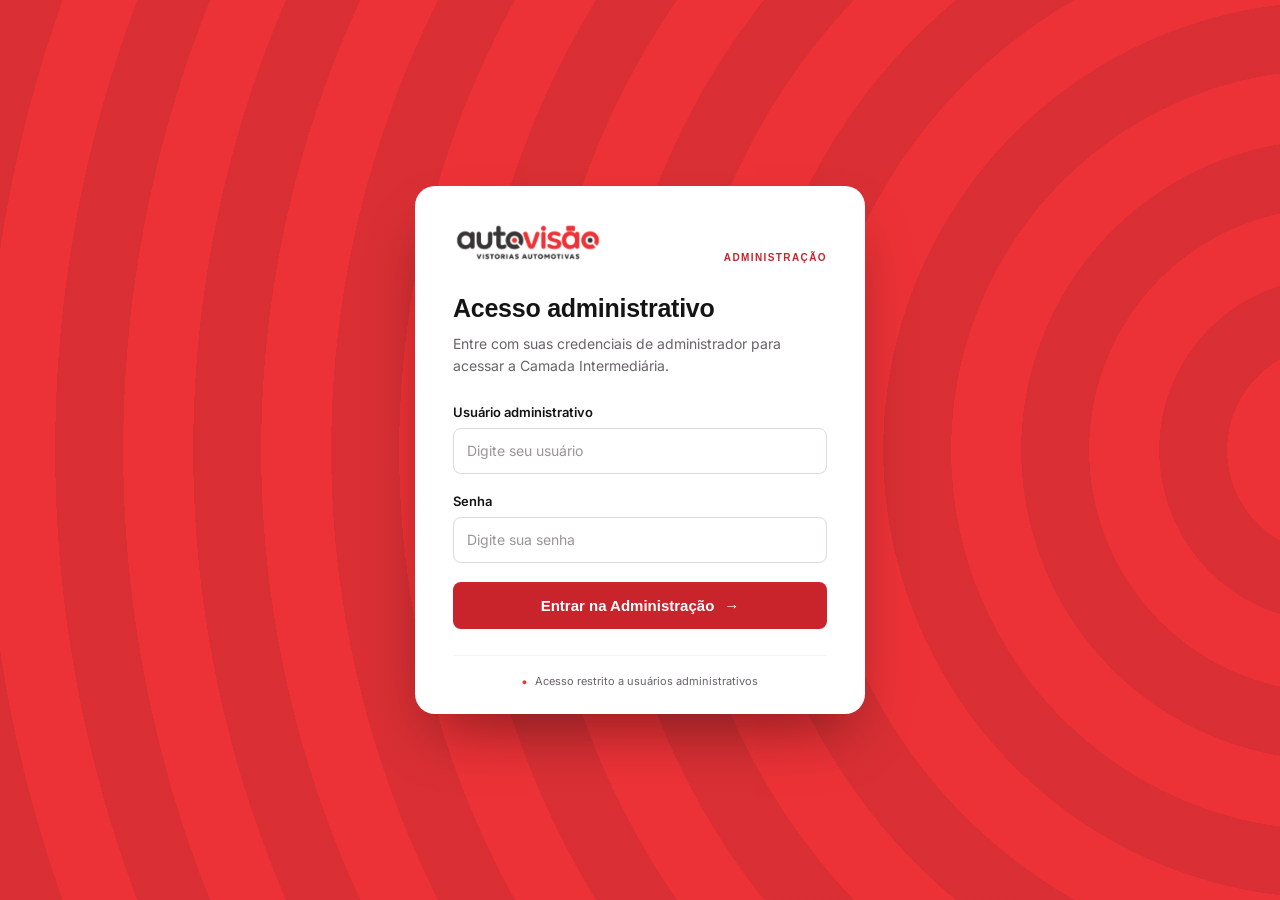
==== commit ed3fba14: "Aplica o logotipo Auto Visão nas telas Versão principal sobre branco e branco integral sobre vermelh" ====
--- a/Camada_Intermediaria_v9346_Precos_ERP.html
+++ b/Camada_Intermediaria_v9346_Precos_ERP.html
@@ -128,7 +128,7 @@
 @media(max-width:680px){.v9318-modal-head{padding:12px 16px}.v9318-modal-body{padding:4px 14px 16px}dialog#v9318OsDialog{width:calc(100vw - 12px);max-height:97vh}.v9318-modal-shell{max-height:97vh}}
 </style><link rel="stylesheet" href="parametros_layout_v2.css"><link rel="stylesheet" href="administracao_padrao.css"><script src="precos_compartilhados.js"></script></head><body><div id="adminGate" class="admin-login-gate">
   <section class="admin-login-card" aria-labelledby="adminLoginTitle">
-    <div class="admin-login-brand"><span class="admin-login-brand-mark"></span><span>AUTO VISÃO</span><small>ADMINISTRAÇÃO</small></div>
+    <div class="admin-login-brand"><img class="av-logo" src="assets/brand/logo-auto-visao.png" alt="Auto Visão — Vistorias Automotivas" width="235" height="64"><small>ADMINISTRAÇÃO</small></div>
     <h1 id="adminLoginTitle">Acesso administrativo</h1>
     <p class="admin-login-description">Entre com suas credenciais de administrador para acessar a Camada Intermediária.</p>
     <form id="adminLoginForm" onsubmit="event.preventDefault();adminEnter()">
@@ -139,7 +139,7 @@
     </form>
     <div class="admin-login-foot"><span aria-hidden="true">●</span> Acesso restrito a usuários administrativos</div>
   </section>
-</div><div class="layout"><aside><div class="brand">AUTO VISÃO<small>CAMADA INTERMEDIÁRIA</small></div><div class="group">VISÃO GERAL</div><button class="nav" onclick="go(this)" data-page="Painel">Painel</button><div class="group">PARAMETRIZAÇÕES</div><button class="nav" onclick="go(this)" data-page="Parametrizações">Parametrizações</button><div class="group">CONFERÊNCIA / INTEGRAÇÃO</div><button class="nav" onclick="go(this)" data-page="Ordens de serviço">Ordens de serviço</button><button class="nav" onclick="go(this)" data-page="Revisão administrativa">Revisão administrativa</button><button class="nav" onclick="go(this)" data-page="Integração ERP">Integração ERP</button><button class="nav" onclick="go(this)" data-page="Histórico">Histórico</button><div class="group">CADASTRO</div><button class="nav" onclick="go(this)" data-page="Vistoriadores por Unidade">Vistoriadores por Unidade</button><button class="nav" onclick="go(this)" data-page="Administradores">Administradores</button></aside><div class="right"><header><b id="heading">Painel</b><small>v9.3.46 · Revisão administrativa (edição auditada)</small></header><main><section class="page" data-name="Painel"><h1>Painel administrativo</h1><p>Visão geral da Camada Intermediária.</p><div class="stats"><article><small>OS recebidas</small><h1>—</h1><small>Aguardando SQLite</small></article><article><small>Revisão administrativa</small><h1>—</h1></article><article><small>Liberadas para ERP</small><h1>—</h1></article><article><small>Falhas de integração</small><h1>—</h1></article></div><article><h3>Fluxo aprovado</h3><p>Pré-Laudo → Recebimento → Revisão ou Liberação → Integração ERP</p><p>Bloquear envio: a OS permanece no celular. Revisão: retida até aprovação. Liberar: disponível para integração.</p></article></section><section class="page" data-name="Parametrizações"><h1>Parametrizações</h1><p class="param-intro">Defina as exigências e os tratamentos aplicados às novas ordens de serviço.</p><form id="parameterForm"><div class="param-toolbar"><div class="param-toolbar-copy"><strong>Configurações do sistema</strong><div id="parameterStatus" role="status" aria-live="polite">Selecione Parametrizações para carregar.</div></div><div class="param-toolbar-actions"><button class="param-reload" type="button" onclick="loadParameters()">Recarregar</button><button class="param-save" id="saveParameters" type="submit">Salvar parametrizações</button></div></div><div id="parameterFields"></div></form></section><section class="page" data-name="Ordens de serviço"><h1>Ordens de serviço</h1><p>Consulta e filtros das OS recebidas.</p><article><input placeholder="Buscar por OS, cliente ou placa" disabled><p>Nenhum registro carregado. Conexão com SQLite pendente.</p></article></section><section class="page" data-name="Revisão administrativa"><h1>Revisão administrativa</h1><p>Consulta das OS recebidas no SQLite. Registros com divergência são destacados. Edição com justificativa e histórico de alterações.</p><article><div class="rev-toolbar"><div class="rev-tabs" role="group" aria-label="Filtrar por situação"><button type="button" class="selected" data-rev-filter="todas" onclick="setRevFilter('todas')">Todas <span id="revCountAll"></span></button><button type="button" data-rev-filter="pendentes" onclick="setRevFilter('pendentes')">Pendentes <span id="revCountPending"></span></button><button type="button" data-rev-filter="aguardando_liberacao" onclick="setRevFilter('aguardando_liberacao')">Aguardando liberação <span id="revCountReady"></span></button><button type="button" data-rev-filter="aprovadas" onclick="setRevFilter('aprovadas')">Aprovadas <span id="revCountApproved"></span></button></div><button type="button" class="secondary" onclick="loadReview()">Atualizar</button></div><div class="rev-search"><input id="revSearch" placeholder="Buscar OS, cliente, placa, unidade ou vistoriador" oninput="renderReview()" aria-label="Pesquisar OS"></div><div id="revFeedback" class="feedback" role="status">Carregando OS...</div><div class="user-table-wrap"><table class="user-table"><thead><tr><th>OS</th><th>Recebimento</th><th>Cliente / placa</th><th>Unidade / vistoriador</th><th>Valor</th><th>Situação</th><th>Análise administrativa</th><th></th></tr></thead><tbody id="revRows"></tbody></table></div></article><article id="revDetail" hidden><h3>Detalhamento da OS</h3><div id="revDetailContent"></div></article><p><small>OS sem pendências são liberadas automaticamente. OS com pendências seguem o fluxo de justificativas e liberação administrativa.</small></p></section><section class="page" data-name="Administradores"><h1>Administradores</h1><div id="adminUsersMount"></div></section><section class="page" data-name="Integração ERP"><h1>Integração ERP</h1><p>Fila de OS liberadas, tentativas e retornos.</p><article><h3>Integração</h3><p>Sincronização de cadastros, envio manual/automático e reenvio conforme parâmetros.</p><p>Proteção contra duplicidade será regra fixa.</p></article></section><section class="page" data-name="Histórico"><h1>Histórico e rastreabilidade</h1><article>Auditoria de aprovações, correções e integrações — a implementar.</article></section><section class="page" data-name="Vistoriadores por Unidade"><h1>Vistoriadores por Unidade</h1><p>Vistoriadores ativos importados do ERP. Cada acesso pertence a uma unidade de trabalho, definida aqui pela administração.</p>
+</div><div class="layout"><aside><div class="brand"><img class="av-logo" src="assets/brand/logo-auto-visao-branco.png" alt="Auto Visão — Vistorias Automotivas" width="235" height="64"><small>CAMADA INTERMEDIÁRIA</small></div><div class="group">VISÃO GERAL</div><button class="nav" onclick="go(this)" data-page="Painel">Painel</button><div class="group">PARAMETRIZAÇÕES</div><button class="nav" onclick="go(this)" data-page="Parametrizações">Parametrizações</button><div class="group">CONFERÊNCIA / INTEGRAÇÃO</div><button class="nav" onclick="go(this)" data-page="Ordens de serviço">Ordens de serviço</button><button class="nav" onclick="go(this)" data-page="Revisão administrativa">Revisão administrativa</button><button class="nav" onclick="go(this)" data-page="Integração ERP">Integração ERP</button><button class="nav" onclick="go(this)" data-page="Histórico">Histórico</button><div class="group">CADASTRO</div><button class="nav" onclick="go(this)" data-page="Vistoriadores por Unidade">Vistoriadores por Unidade</button><button class="nav" onclick="go(this)" data-page="Administradores">Administradores</button></aside><div class="right"><header><b id="heading">Painel</b><small>v9.3.46 · Revisão administrativa (edição auditada)</small></header><main><section class="page" data-name="Painel"><h1>Painel administrativo</h1><p>Visão geral da Camada Intermediária.</p><div class="stats"><article><small>OS recebidas</small><h1>—</h1><small>Aguardando SQLite</small></article><article><small>Revisão administrativa</small><h1>—</h1></article><article><small>Liberadas para ERP</small><h1>—</h1></article><article><small>Falhas de integração</small><h1>—</h1></article></div><article><h3>Fluxo aprovado</h3><p>Pré-Laudo → Recebimento → Revisão ou Liberação → Integração ERP</p><p>Bloquear envio: a OS permanece no celular. Revisão: retida até aprovação. Liberar: disponível para integração.</p></article></section><section class="page" data-name="Parametrizações"><h1>Parametrizações</h1><p class="param-intro">Defina as exigências e os tratamentos aplicados às novas ordens de serviço.</p><form id="parameterForm"><div class="param-toolbar"><div class="param-toolbar-copy"><strong>Configurações do sistema</strong><div id="parameterStatus" role="status" aria-live="polite">Selecione Parametrizações para carregar.</div></div><div class="param-toolbar-actions"><button class="param-reload" type="button" onclick="loadParameters()">Recarregar</button><button class="param-save" id="saveParameters" type="submit">Salvar parametrizações</button></div></div><div id="parameterFields"></div></form></section><section class="page" data-name="Ordens de serviço"><h1>Ordens de serviço</h1><p>Consulta e filtros das OS recebidas.</p><article><input placeholder="Buscar por OS, cliente ou placa" disabled><p>Nenhum registro carregado. Conexão com SQLite pendente.</p></article></section><section class="page" data-name="Revisão administrativa"><h1>Revisão administrativa</h1><p>Consulta das OS recebidas no SQLite. Registros com divergência são destacados. Edição com justificativa e histórico de alterações.</p><article><div class="rev-toolbar"><div class="rev-tabs" role="group" aria-label="Filtrar por situação"><button type="button" class="selected" data-rev-filter="todas" onclick="setRevFilter('todas')">Todas <span id="revCountAll"></span></button><button type="button" data-rev-filter="pendentes" onclick="setRevFilter('pendentes')">Pendentes <span id="revCountPending"></span></button><button type="button" data-rev-filter="aguardando_liberacao" onclick="setRevFilter('aguardando_liberacao')">Aguardando liberação <span id="revCountReady"></span></button><button type="button" data-rev-filter="aprovadas" onclick="setRevFilter('aprovadas')">Aprovadas <span id="revCountApproved"></span></button></div><button type="button" class="secondary" onclick="loadReview()">Atualizar</button></div><div class="rev-search"><input id="revSearch" placeholder="Buscar OS, cliente, placa, unidade ou vistoriador" oninput="renderReview()" aria-label="Pesquisar OS"></div><div id="revFeedback" class="feedback" role="status">Carregando OS...</div><div class="user-table-wrap"><table class="user-table"><thead><tr><th>OS</th><th>Recebimento</th><th>Cliente / placa</th><th>Unidade / vistoriador</th><th>Valor</th><th>Situação</th><th>Análise administrativa</th><th></th></tr></thead><tbody id="revRows"></tbody></table></div></article><article id="revDetail" hidden><h3>Detalhamento da OS</h3><div id="revDetailContent"></div></article><p><small>OS sem pendências são liberadas automaticamente. OS com pendências seguem o fluxo de justificativas e liberação administrativa.</small></p></section><section class="page" data-name="Administradores"><h1>Administradores</h1><div id="adminUsersMount"></div></section><section class="page" data-name="Integração ERP"><h1>Integração ERP</h1><p>Fila de OS liberadas, tentativas e retornos.</p><article><h3>Integração</h3><p>Sincronização de cadastros, envio manual/automático e reenvio conforme parâmetros.</p><p>Proteção contra duplicidade será regra fixa.</p></article></section><section class="page" data-name="Histórico"><h1>Histórico e rastreabilidade</h1><article>Auditoria de aprovações, correções e integrações — a implementar.</article></section><section class="page" data-name="Vistoriadores por Unidade"><h1>Vistoriadores por Unidade</h1><p>Vistoriadores ativos importados do ERP. Cada acesso pertence a uma unidade de trabalho, definida aqui pela administração.</p>
 <div class="hint"><b>Regra de negócio 1:1:</b> cada usuário de vistoriador pertence a uma única unidade. No celular, a unidade será identificada pelo login e não poderá ser escolhida ou alterada. Os vistoriadores vêm da importação do ERP; o vínculo com a unidade é administrado nesta tela.</div>
 <article><h3>Criar usuário</h3><form id="userForm" onsubmit="saveUserDB(event)"><div class="user-grid">
 <div class="user-field"><label for="vistor">Vistoriador (base ERP do Pré-Laudo) *</label><select id="vistor" required onchange="suggestLogin()"><option value="">Carregando vistoriadores...</option></select></div>
--- a/administracao_padrao.css
+++ b/administracao_padrao.css
@@ -46,3 +46,7 @@
 .admin-login-field input:focus{outline:2px solid rgba(21,20,21,.15);border-color:var(--av-black)}
 .admin-login-submit{font-family:var(--av-font-title);font-weight:900;font-size:15px;border-radius:12px}
 .admin-login-foot span{color:var(--av-red)}
+.brand .av-logo{width:158px;margin-bottom:12px}
+.admin-login-brand .av-logo{width:150px}
+.admin-login-brand{align-items:flex-end;margin-bottom:30px}
+@media(max-width:680px){.brand .av-logo{width:120px;margin-bottom:6px}}
